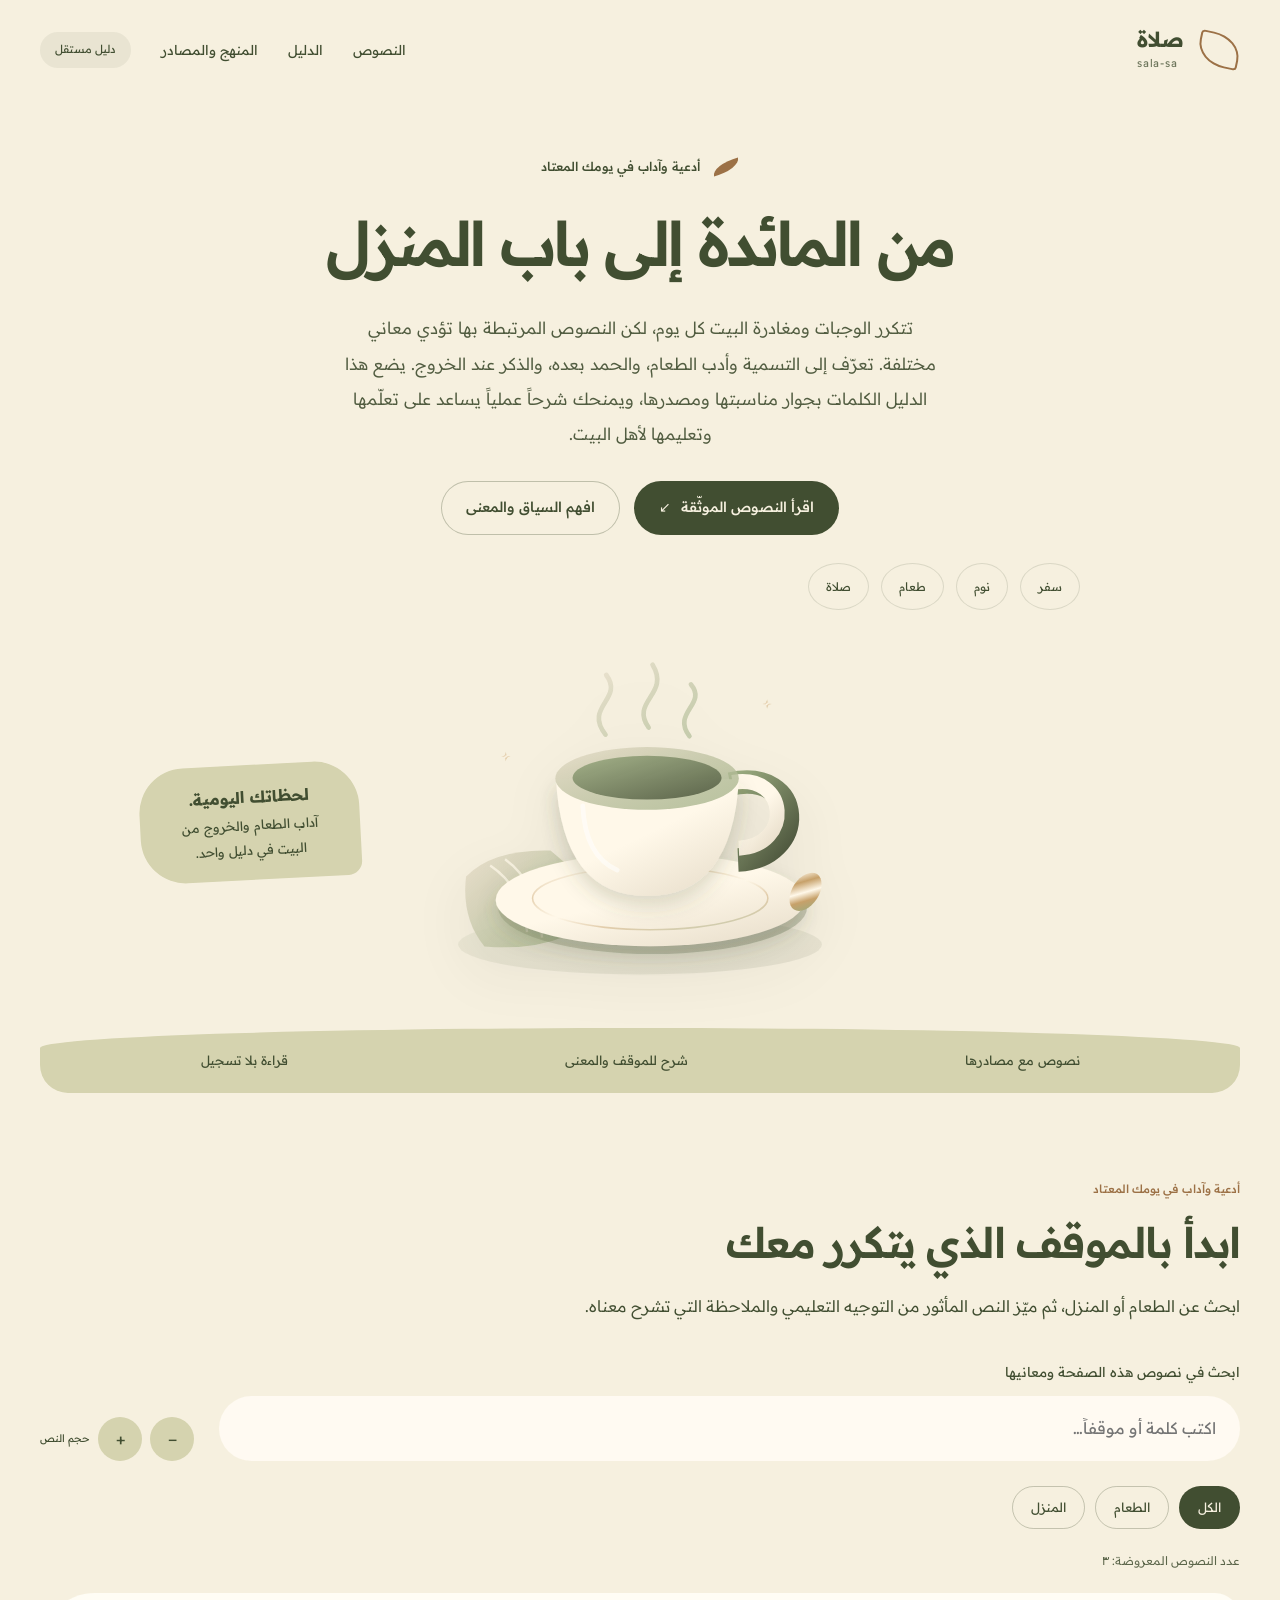
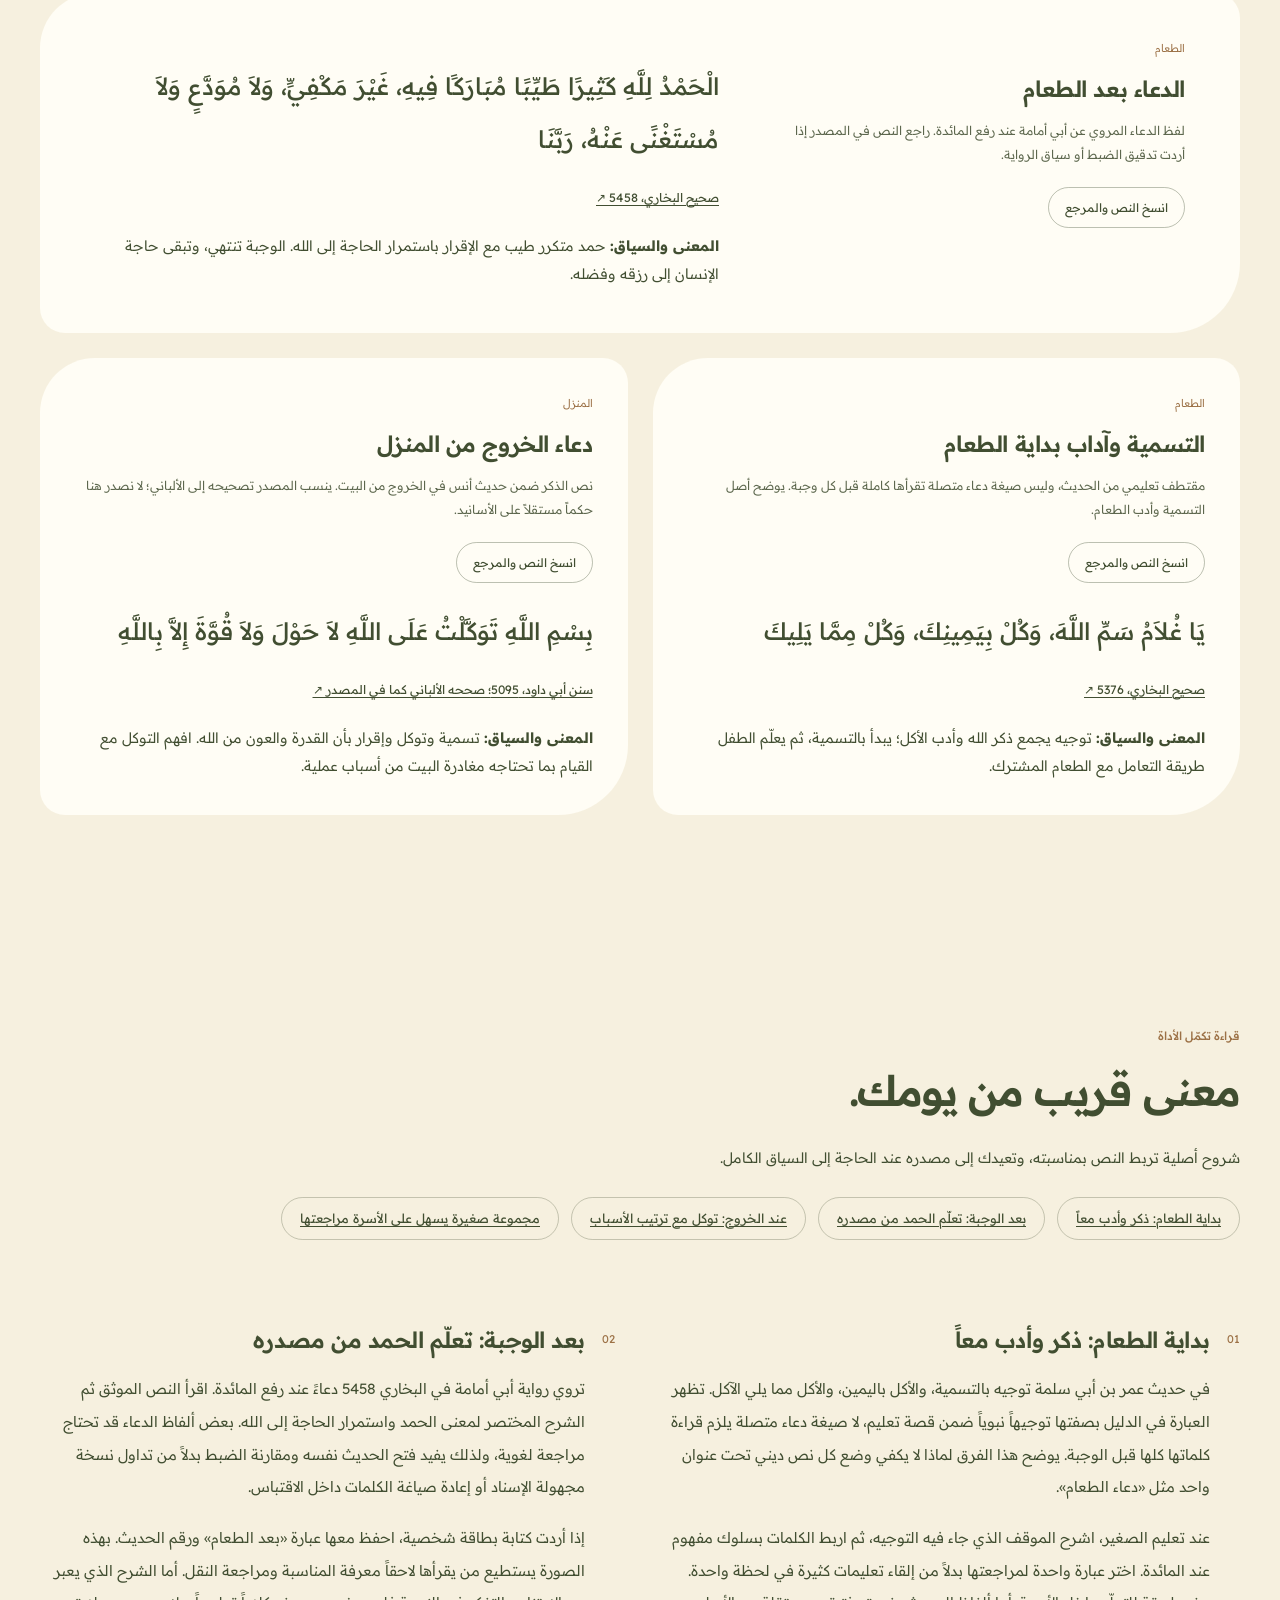
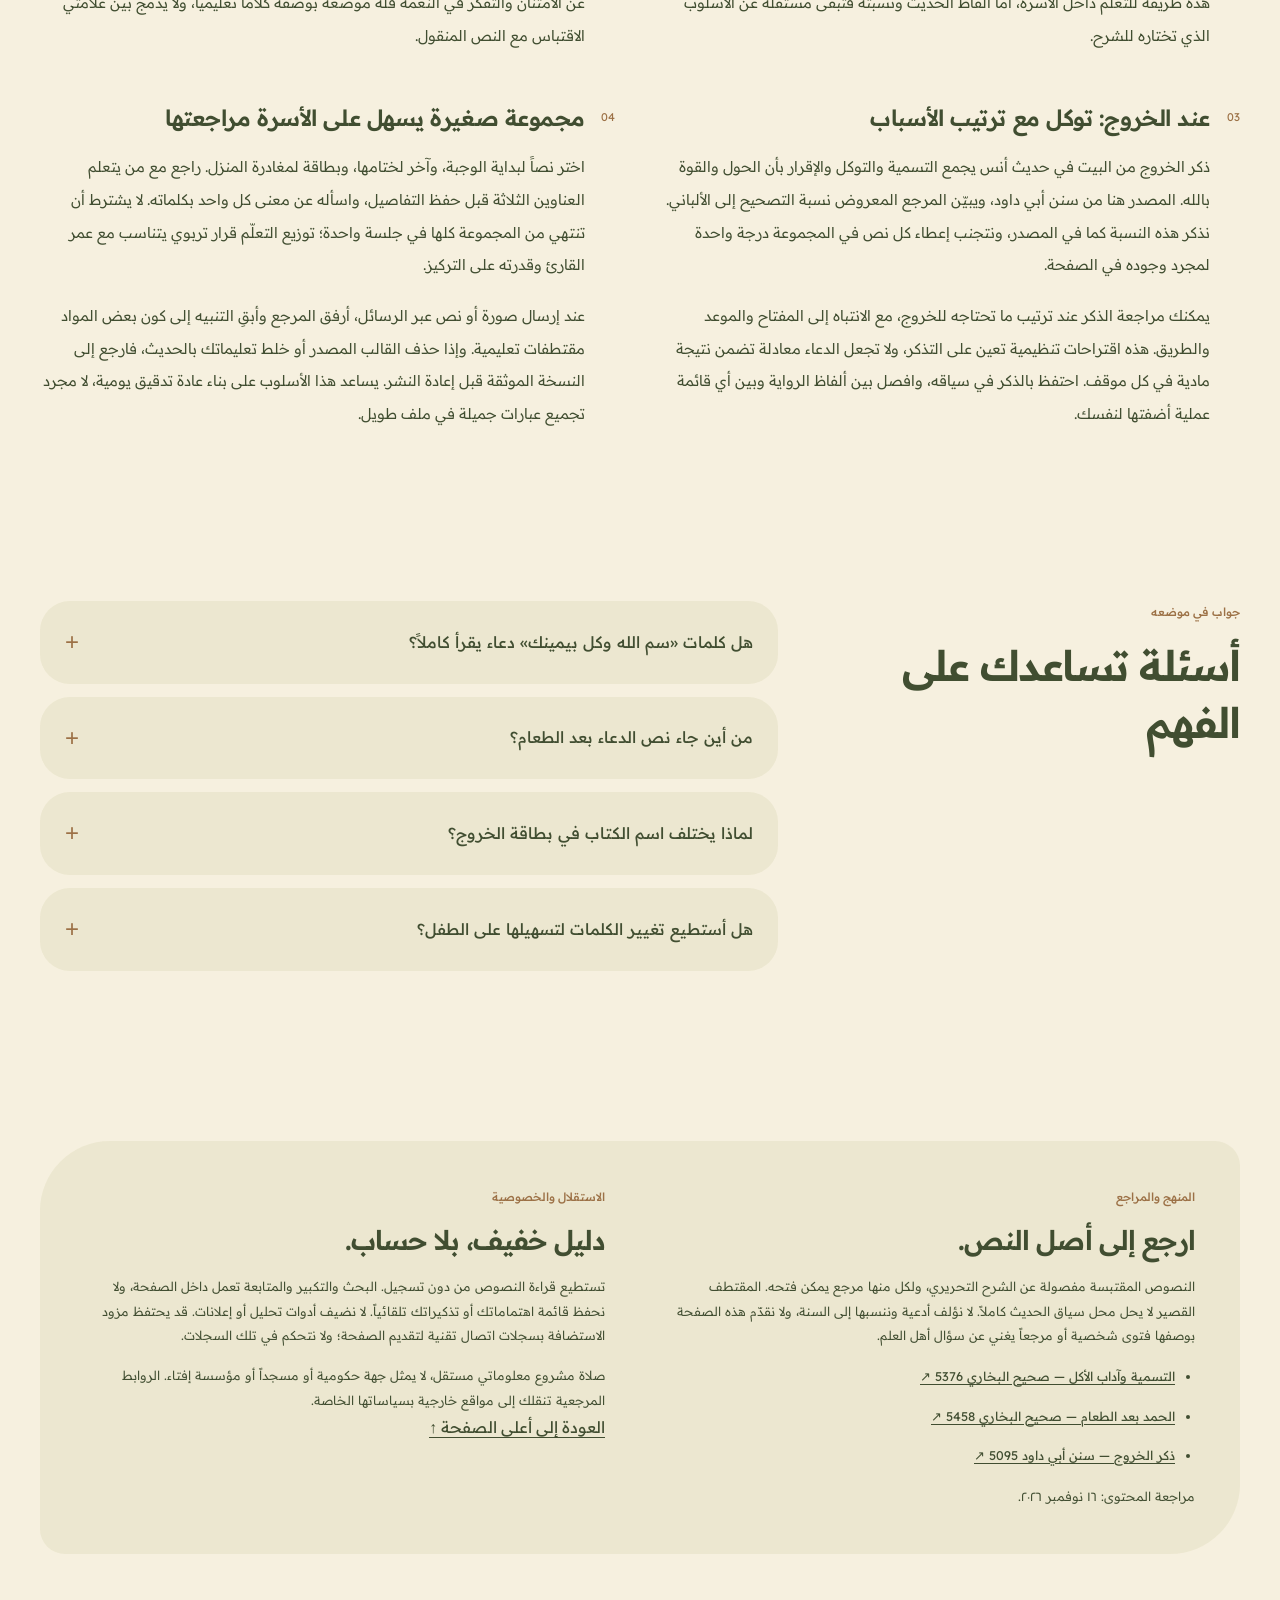
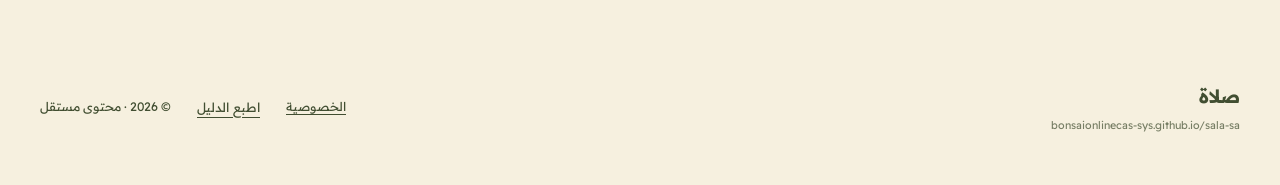
==== index.html @ d7dbe481 "Publish reviewed original Arabic prayer guides and useful tools" ====
<!doctype html><html lang="ar" dir="rtl"><head><meta charset="utf-8"><meta name="viewport" content="width=device-width,initial-scale=1"><title>دعاء الطعام والخروج من المنزل: نصوص وآداب | sala-sa</title><meta name="description" content="تتكرر الوجبات ومغادرة البيت كل يوم، لكن النصوص المرتبطة بها تؤدي معاني مختلفة. تعرّف إلى التسمية وأدب الطعام، والحمد بعده، والذكر عند الخروج. يضع هذا الدليل الكلمات بجوار مناسبتها ومصدر"><meta name="robots" content="index,follow,max-image-preview:large"><link rel="canonical" href="https://bonsaionlinecas-sys.github.io/sala-sa/"><meta name="theme-color" content="#f6f0df"><meta property="og:type" content="website"><meta property="og:title" content="دعاء الطعام والخروج من المنزل: نصوص وآداب | sala-sa"><meta property="og:description" content="تتكرر الوجبات ومغادرة البيت كل يوم، لكن النصوص المرتبطة بها تؤدي معاني مختلفة. تعرّف إلى التسمية وأدب الطعام، والحمد بعده، والذكر عند الخروج. يضع هذا الدليل الكلمات بجوار مناسبتها ومصدر"><meta property="og:url" content="https://bonsaionlinecas-sys.github.io/sala-sa/"><meta property="og:locale" content="ar_SA"><meta name="twitter:card" content="summary"><link rel="icon" href="./assets/icon.svg" type="image/svg+xml"><link rel="preload" href="./assets/readex-pro.ttf" as="font" type="font/ttf" crossorigin><link rel="stylesheet" href="./assets/style.css"><script type="application/ld+json">{"@context":"https://schema.org","@graph":[{"@type":"WebSite","@id":"https://bonsaionlinecas-sys.github.io/sala-sa/#website","url":"https://bonsaionlinecas-sys.github.io/sala-sa/","name":"صلاة","inLanguage":"ar"},{"@type":"WebPage","@id":"https://bonsaionlinecas-sys.github.io/sala-sa/#webpage","url":"https://bonsaionlinecas-sys.github.io/sala-sa/","name":"دعاء الطعام والخروج من المنزل: نصوص وآداب | sala-sa","description":"تتكرر الوجبات ومغادرة البيت كل يوم، لكن النصوص المرتبطة بها تؤدي معاني مختلفة. تعرّف إلى التسمية وأدب الطعام، والحمد بعده، والذكر عند الخروج. يضع هذا الدليل الكلمات بجوار مناسبتها ومصدر","inLanguage":"ar","dateModified":"2026-11-16","isPartOf":{"@id":"https://bonsaionlinecas-sys.github.io/sala-sa/#website"},"hasPart":[{"@type":"CreativeWork","name":"بداية الطعام: ذكر وأدب معاً","url":"https://bonsaionlinecas-sys.github.io/sala-sa/#guide-0","inLanguage":"ar"},{"@type":"CreativeWork","name":"بعد الوجبة: تعلّم الحمد من مصدره","url":"https://bonsaionlinecas-sys.github.io/sala-sa/#guide-1","inLanguage":"ar"},{"@type":"CreativeWork","name":"عند الخروج: توكل مع ترتيب الأسباب","url":"https://bonsaionlinecas-sys.github.io/sala-sa/#guide-2","inLanguage":"ar"},{"@type":"CreativeWork","name":"مجموعة صغيرة يسهل على الأسرة مراجعتها","url":"https://bonsaionlinecas-sys.github.io/sala-sa/#guide-3","inLanguage":"ar"}]}]}</script><script type="module" src="./assets/app.mjs"></script></head><body class="sala design-2" data-focus="home-and-food"><a href="#main" class="skip">انتقل إلى المحتوى</a><header class="site-header wrap"><a class="brand" href="#main" aria-label="صلاة، الرئيسية"><span class="brand-mark" aria-hidden="true"></span><span><strong>صلاة</strong><small>sala-sa</small></span></a><nav class="site-nav" aria-label="التنقل الرئيسي"><a href="#tool">النصوص</a><a href="#guide">الدليل</a><a class="nav-method" href="#sources">المنهج والمصادر</a><span class="nav-tip">دليل مستقل</span></nav></header><main id="main"><section class="hero wrap" aria-label="دليل النصوص والمواقف" data-composition="daily-rituals"><div class="hero-copy"><p class="eyebrow">أدعية وآداب في يومك المعتاد</p><h1>من المائدة إلى باب المنزل</h1><p class="hero-intro">تتكرر الوجبات ومغادرة البيت كل يوم، لكن النصوص المرتبطة بها تؤدي معاني مختلفة. تعرّف إلى التسمية وأدب الطعام، والحمد بعده، والذكر عند الخروج. يضع هذا الدليل الكلمات بجوار مناسبتها ومصدرها، ويمنحك شرحاً عملياً يساعد على تعلّمها وتعليمها لأهل البيت.</p><div class="hero-actions"><a class="btn" href="#tool">اقرأ النصوص الموثّقة <span aria-hidden="true">↙</span></a><a class="btn btn-quiet" href="#guide">افهم السياق والمعنى</a></div><div class="hero-index"><span>سفر</span><span>نوم</span><span>طعام</span><span>صلاة</span></div></div><div class="hero-art"><img src="./assets/hero.svg" alt="" width="640" height="560" fetchpriority="high"><p class="art-label">النص · المعنى · المصدر</p><aside class="hero-detail"><strong>لحظاتك اليومية.</strong>آداب الطعام والخروج من البيت في دليل واحد.</aside></div></section><div class="top-ribbon wrap" aria-label="عن الدليل"><span>نصوص مع مصادرها</span><span>شرح للموقف والمعنى</span><span>قراءة بلا تسجيل</span></div><section id="tool" class="section wrap"><div class="section-head"><span class="section-kicker">أدعية وآداب في يومك المعتاد</span><h2>ابدأ بالموقف الذي يتكرر معك</h2><p>ابحث عن الطعام أو المنزل، ثم ميّز النص المأثور من التوجيه التعليمي والملاحظة التي تشرح معناه.</p></div><div class="library-tools"><div class="search-field"><label for="library-search">ابحث في نصوص هذه الصفحة ومعانيها</label><input type="search" disabled id="library-search" placeholder="اكتب كلمة أو موقفاً…" autocomplete="off"></div><div class="reading-actions" aria-label="حجم النص المقتبس"><button disabled type="button" data-font-size="-0.1" aria-label="تصغير النص">−</button><button disabled type="button" data-font-size="0.1" aria-label="تكبير النص">+</button><span id="reading-status" role="status">حجم النص</span></div></div><div class="filters" role="group" aria-label="تصفية المواقف"><button disabled type="button" class="chip" data-situation-filter="all" aria-pressed="true">الكل</button><button disabled type="button" class="chip" data-situation-filter="food" aria-pressed="false">الطعام</button><button disabled type="button" class="chip" data-situation-filter="home" aria-pressed="false">المنزل</button></div><p class="search-status" id="search-status" role="status">عدد النصوص المعروضة: 3</p><div class="library-list"><article class="library-entry featured" id="entry-meal-thanks" data-entry="meal-thanks" data-situation="food"><div><p class="entry-kicker">الطعام</p><h3>الدعاء بعد الطعام</h3><p class="entry-usage">لفظ الدعاء المروي عن أبي أمامة عند رفع المائدة. راجع النص في المصدر إذا أردت تدقيق الضبط أو سياق الرواية.</p><button disabled type="button" class="entry-copy" data-copy="citation-meal-thanks">انسخ النص والمرجع</button></div><div><div id="citation-meal-thanks"><p class="citation-text">الْحَمْدُ لِلَّهِ كَثِيرًا طَيِّبًا مُبَارَكًا فِيهِ، غَيْرَ مَكْفِيٍّ، وَلاَ مُوَدَّعٍ وَلاَ مُسْتَغْنًى عَنْهُ، رَبَّنَا</p><a class="source-label" href="https://sunnah.com/bukhari:5458" target="_blank" rel="noopener noreferrer">صحيح البخاري، 5458 ↗</a></div><p class="entry-meaning"><strong>المعنى والسياق:</strong> حمد متكرر طيب مع الإقرار باستمرار الحاجة إلى الله. الوجبة تنتهي، وتبقى حاجة الإنسان إلى رزقه وفضله.</p></div></article><article class="library-entry " id="entry-food-manners" data-entry="food-manners" data-situation="food"><div><p class="entry-kicker">الطعام</p><h3>التسمية وآداب بداية الطعام</h3><p class="entry-usage">مقتطف تعليمي من الحديث، وليس صيغة دعاء متصلة تقرأها كاملة قبل كل وجبة. يوضح أصل التسمية وأدب الطعام.</p><button disabled type="button" class="entry-copy" data-copy="citation-food-manners">انسخ النص والمرجع</button></div><div><div id="citation-food-manners"><p class="citation-text">يَا غُلاَمُ سَمِّ اللَّهَ، وَكُلْ بِيَمِينِكَ، وَكُلْ مِمَّا يَلِيكَ</p><a class="source-label" href="https://sunnah.com/bukhari:5376" target="_blank" rel="noopener noreferrer">صحيح البخاري، 5376 ↗</a></div><p class="entry-meaning"><strong>المعنى والسياق:</strong> توجيه يجمع ذكر الله وأدب الأكل؛ يبدأ بالتسمية، ثم يعلّم الطفل طريقة التعامل مع الطعام المشترك.</p></div></article><article class="library-entry " id="entry-home-exit" data-entry="home-exit" data-situation="home"><div><p class="entry-kicker">المنزل</p><h3>دعاء الخروج من المنزل</h3><p class="entry-usage">نص الذكر ضمن حديث أنس في الخروج من البيت. ينسب المصدر تصحيحه إلى الألباني؛ لا نصدر هنا حكماً مستقلاً على الأسانيد.</p><button disabled type="button" class="entry-copy" data-copy="citation-home-exit">انسخ النص والمرجع</button></div><div><div id="citation-home-exit"><p class="citation-text">بِسْمِ اللَّهِ تَوَكَّلْتُ عَلَى اللَّهِ لاَ حَوْلَ وَلاَ قُوَّةَ إِلاَّ بِاللَّهِ</p><a class="source-label" href="https://sunnah.com/abudawud:5095" target="_blank" rel="noopener noreferrer">سنن أبي داود، 5095؛ صححه الألباني كما في المصدر ↗</a></div><p class="entry-meaning"><strong>المعنى والسياق:</strong> تسمية وتوكل وإقرار بأن القدرة والعون من الله. افهم التوكل مع القيام بما تحتاجه مغادرة البيت من أسباب عملية.</p></div></article></div><p class="copy-status" id="copy-status" role="status"></p><noscript><p>النصوص والمصادر ظاهرة دون JavaScript. فعّله للبحث والتصفية ومساعد القراءة.</p></noscript></section><section id="guide" class="section wrap"><div class="guide-layout"><div class="guide-title"><span class="section-kicker">قراءة تكمّل الأداة</span><h2>معنى قريب من يومك.</h2><p>شروح أصلية تربط النص بمناسبته، وتعيدك إلى مصدره عند الحاجة إلى السياق الكامل.</p><div class="reading-strip"><a class="chip" href="#guide-0">بداية الطعام: ذكر وأدب معاً</a><a class="chip" href="#guide-1">بعد الوجبة: تعلّم الحمد من مصدره</a><a class="chip" href="#guide-2">عند الخروج: توكل مع ترتيب الأسباب</a><a class="chip" href="#guide-3">مجموعة صغيرة يسهل على الأسرة مراجعتها</a></div></div><div class="guide-list"><article class="guide-article" id="guide-0"><span class="article-number" aria-hidden="true">01</span><h3>بداية الطعام: ذكر وأدب معاً</h3><p>في حديث عمر بن أبي سلمة توجيه بالتسمية، والأكل باليمين، والأكل مما يلي الآكل. تظهر العبارة في الدليل بصفتها توجيهاً نبوياً ضمن قصة تعليم، لا صيغة دعاء متصلة يلزم قراءة كلماتها كلها قبل الوجبة. يوضح هذا الفرق لماذا لا يكفي وضع كل نص ديني تحت عنوان واحد مثل «دعاء الطعام».</p><p>عند تعليم الصغير، اشرح الموقف الذي جاء فيه التوجيه، ثم اربط الكلمات بسلوك مفهوم عند المائدة. اختر عبارة واحدة لمراجعتها بدلاً من إلقاء تعليمات كثيرة في لحظة واحدة. هذه طريقة للتعلّم داخل الأسرة، أما ألفاظ الحديث ونسبته فتبقى مستقلة عن الأسلوب الذي تختاره للشرح.</p></article><article class="guide-article" id="guide-1"><span class="article-number" aria-hidden="true">02</span><h3>بعد الوجبة: تعلّم الحمد من مصدره</h3><p>تروي رواية أبي أمامة في البخاري 5458 دعاءً عند رفع المائدة. اقرأ النص الموثق ثم الشرح المختصر لمعنى الحمد واستمرار الحاجة إلى الله. بعض ألفاظ الدعاء قد تحتاج مراجعة لغوية، ولذلك يفيد فتح الحديث نفسه ومقارنة الضبط بدلاً من تداول نسخة مجهولة الإسناد أو إعادة صياغة الكلمات داخل الاقتباس.</p><p>إذا أردت كتابة بطاقة شخصية، احفظ معها عبارة «بعد الطعام» ورقم الحديث. بهذه الصورة يستطيع من يقرأها لاحقاً معرفة المناسبة ومراجعة النقل. أما الشرح الذي يعبر عن الامتنان والتفكر في النعمة فله موضعه بوصفه كلاماً تعليمياً، ولا يدمج بين علامتي الاقتباس مع النص المنقول.</p></article><article class="guide-article" id="guide-2"><span class="article-number" aria-hidden="true">03</span><h3>عند الخروج: توكل مع ترتيب الأسباب</h3><p>ذكر الخروج من البيت في حديث أنس يجمع التسمية والتوكل والإقرار بأن الحول والقوة بالله. المصدر هنا من سنن أبي داود، ويبيّن المرجع المعروض نسبة التصحيح إلى الألباني. نذكر هذه النسبة كما في المصدر، ونتجنب إعطاء كل نص في المجموعة درجة واحدة لمجرد وجوده في الصفحة.</p><p>يمكنك مراجعة الذكر عند ترتيب ما تحتاجه للخروج، مع الانتباه إلى المفتاح والموعد والطريق. هذه اقتراحات تنظيمية تعين على التذكر، ولا تجعل الدعاء معادلة تضمن نتيجة مادية في كل موقف. احتفظ بالذكر في سياقه، وافصل بين ألفاظ الرواية وبين أي قائمة عملية أضفتها لنفسك.</p></article><article class="guide-article" id="guide-3"><span class="article-number" aria-hidden="true">04</span><h3>مجموعة صغيرة يسهل على الأسرة مراجعتها</h3><p>اختر نصاً لبداية الوجبة، وآخر لختامها، وبطاقة لمغادرة المنزل. راجع مع من يتعلم العناوين الثلاثة قبل حفظ التفاصيل، واسأله عن معنى كل واحد بكلماته. لا يشترط أن تنتهي من المجموعة كلها في جلسة واحدة؛ توزيع التعلّم قرار تربوي يتناسب مع عمر القارئ وقدرته على التركيز.</p><p>عند إرسال صورة أو نص عبر الرسائل، أرفق المرجع وأبقِ التنبيه إلى كون بعض المواد مقتطفات تعليمية. وإذا حذف القالب المصدر أو خلط تعليماتك بالحديث، فارجع إلى النسخة الموثقة قبل إعادة النشر. يساعد هذا الأسلوب على بناء عادة تدقيق يومية، لا مجرد تجميع عبارات جميلة في ملف طويل.</p></article></div></div></section><section id="faq" class="section wrap"><div class="faq-layout"><div><span class="section-kicker">جواب في موضعه</span><h2>أسئلة تساعدك على الفهم</h2></div><div class="faq-list"><details><summary>هل كلمات «سم الله وكل بيمينك» دعاء يقرأ كاملاً؟</summary><p>هي توجيه تعليمي في حديث البخاري 5376. تبين أصل التسمية وآداب الأكل، ونميّزها في البطاقة عن نصوص الدعاء المنقولة.</p></details><details><summary>من أين جاء نص الدعاء بعد الطعام؟</summary><p>من رواية أبي أمامة في صحيح البخاري 5458، مع رابط مباشر إلى الحديث. انظر إلى رقم المصدر إذا أردت مقارنة نسخة أخرى.</p></details><details><summary>لماذا يختلف اسم الكتاب في بطاقة الخروج؟</summary><p>لأن مصدرها سنن أبي داود 5095، لا الصحيحان. تعرض البطاقة اسم الكتاب ونسبة حكم التصحيح كما يورده المرجع، دون تعميم حكم واحد على جميع المواد.</p></details><details><summary>هل أستطيع تغيير الكلمات لتسهيلها على الطفل؟</summary><p>اشرح المعنى بكلمات مناسبة له، واحتفظ بلفظ النص المنقول كما في مصدره. وضّح أن الشرح من كلامك حتى لا يحفظه على أنه جزء من الحديث.</p></details></div></div></section><section id="sources" class="section wrap"><div class="sources-layout"><div><span class="section-kicker">المنهج والمراجع</span><h2>ارجع إلى أصل النص.</h2><p>النصوص المقتبسة مفصولة عن الشرح التحريري، ولكل منها مرجع يمكن فتحه. المقتطف القصير لا يحل محل سياق الحديث كاملاً. لا نؤلف أدعية وننسبها إلى السنة، ولا نقدّم هذه الصفحة بوصفها فتوى شخصية أو مرجعاً يغني عن سؤال أهل العلم.</p><ul><li><a href="https://sunnah.com/bukhari:5376" target="_blank" rel="noopener noreferrer">التسمية وآداب الأكل — صحيح البخاري 5376 ↗</a></li><li><a href="https://sunnah.com/bukhari:5458" target="_blank" rel="noopener noreferrer">الحمد بعد الطعام — صحيح البخاري 5458 ↗</a></li><li><a href="https://sunnah.com/abudawud:5095" target="_blank" rel="noopener noreferrer">ذكر الخروج — سنن أبي داود 5095 ↗</a></li></ul><p>مراجعة المحتوى: ١٦ نوفمبر ٢٠٢٦.</p></div><div id="privacy"><span class="section-kicker">الاستقلال والخصوصية</span><h2>دليل خفيف، بلا حساب.</h2><p>تستطيع قراءة النصوص من دون تسجيل. البحث والتكبير والمتابعة تعمل داخل الصفحة، ولا نحفظ قائمة اهتماماتك أو تذكيراتك تلقائياً. لا نضيف أدوات تحليل أو إعلانات. قد يحتفظ مزود الاستضافة بسجلات اتصال تقنية لتقديم الصفحة؛ ولا نتحكم في تلك السجلات.</p><p>صلاة مشروع معلوماتي مستقل، لا يمثل جهة حكومية أو مسجداً أو مؤسسة إفتاء. الروابط المرجعية تنقلك إلى مواقع خارجية بسياساتها الخاصة.</p><a href="#main">العودة إلى أعلى الصفحة ↑</a></div></div></section></main><footer class="site-footer wrap"><div><strong>صلاة</strong><small>bonsaionlinecas-sys.github.io/sala-sa</small></div><div class="footer-actions"><a href="#privacy">الخصوصية</a><button disabled type="button" class="text-button" id="print-page">اطبع الدليل</button><span>© 2026 · محتوى مستقل</span></div></footer></body></html>
---- assets/style.css ----
@font-face{font-family:Readex;src:url('./readex-pro.ttf') format('truetype');font-display:swap;font-weight:100 900}
:root{--bg:#f6f0df;--ink:#414e31;--soft:#d5d3af;--accent:#9c7146;--panel:#fffaf2;--panel-ink:#414e31;--quote-size:1.5rem;color-scheme:light}
*{box-sizing:border-box}html{scroll-behavior:smooth;scroll-padding-top:35px}body{margin:0;background:var(--bg);color:var(--ink);font-family:Readex,Tahoma,sans-serif;line-height:1.95;overflow-x:clip}button,input,select{font:inherit}button,a,input,select,summary{-webkit-tap-highlight-color:transparent}a{color:inherit;text-underline-offset:.25em}a:hover{text-decoration-thickness:2px}button{cursor:pointer}button:disabled{cursor:not-allowed;opacity:.65}button:focus-visible,a:focus-visible,summary:focus-visible,input:focus-visible,select:focus-visible{outline:3px solid var(--accent);outline-offset:5px}img,svg{max-width:100%}img{display:block}h1,h2,h3,p{margin:0}h1,h2,h3{line-height:1.35;font-weight:600}h1{font-size:clamp(2.8rem,4.8vw,4.7rem);letter-spacing:-.055em;max-width:820px}h2{font-size:clamp(1.9rem,3.3vw,3.1rem);letter-spacing:-.035em}h3{font-size:1.3rem;letter-spacing:-.02em}p{font-weight:350}button,input,select{max-width:100%}[hidden]{display:none!important}.wrap{width:min(1240px,calc(100% - 80px));margin-inline:auto}.skip{position:absolute;inset-block-start:-100px;inset-inline-start:20px;padding:10px 20px;background:var(--panel);color:var(--panel-ink);z-index:10}.skip:focus{inset-block-start:10px}.site-header{min-height:100px;display:flex;align-items:center;justify-content:space-between;gap:24px;position:relative;z-index:2}.brand{text-decoration:none;display:flex;align-items:center;gap:14px}.brand-mark{width:35px;height:45px;position:relative;border:2px solid var(--accent);border-radius:60% 60% 28% 28%;transform:rotate(-6deg)}.sala .brand-mark{width:42px;height:34px;border-radius:10% 70% 10% 70%;transform:rotate(12deg)}.brand strong{display:block;font-size:1.3rem;line-height:1.35}.brand small{font-size:.68rem;display:block;direction:ltr;letter-spacing:.07em;opacity:.75}.site-nav{display:flex;gap:30px;align-items:center;font-size:.85rem}.site-nav a{text-decoration:none}.nav-tip{font-size:.7rem;padding:7px 15px;border-radius:30px;background:color-mix(in srgb,var(--ink),transparent 93%)}.eyebrow{display:flex;align-items:center;gap:12px;font-size:.78rem;font-weight:500;margin-bottom:23px}.eyebrow:before{content:'';width:28px;height:12px;background:var(--accent);border-radius:100% 0 100% 0;transform:rotate(-15deg)}.hero{position:relative;display:grid;grid-template-columns:1.05fr 1fr;align-items:center;gap:30px;min-height:650px;padding-block:36px 68px}.hero-copy{position:relative;z-index:1}.hero-intro{font-size:1.05rem;max-width:600px;margin-top:25px;line-height:2.1;opacity:.9}.hero-actions{display:flex;gap:14px;align-items:center;flex-wrap:wrap;margin-top:30px}.btn{display:inline-flex;justify-content:center;align-items:center;gap:10px;text-decoration:none;border:0;border-radius:50px;padding:13px 25px;min-height:48px;font-weight:500;font-size:.88rem;background:var(--ink);color:var(--bg)}.btn-quiet{background:transparent;box-shadow:inset 0 0 0 1px color-mix(in srgb,var(--ink),transparent 70%);color:var(--ink)}.hero-art{position:relative;min-width:0}.hero-art img{width:100%;height:500px;object-fit:contain;filter:drop-shadow(0 22px 26px rgba(35,30,23,.07))}.art-label{font-size:.7rem;display:flex;align-items:center;justify-content:center;gap:15px;opacity:.8}.art-label:before,.art-label:after{content:'';width:20px;height:5px;background:var(--soft);border-radius:100%}.hero-detail{max-width:340px;position:absolute;bottom:12px;inset-inline-end:0;font-size:.8rem;padding:17px 27px;background:var(--soft);color:var(--panel-ink);border-radius:45px 45px 14px 45px;transform:rotate(-3deg)}.hero-detail strong{display:block;font-size:1rem}.top-ribbon{padding:20px 32px;border-radius:50% 50% 28px 28px/20px 20px 28px 28px;background:var(--soft);color:var(--panel-ink);display:flex;justify-content:space-around;gap:20px;flex-wrap:wrap;font-size:.8rem}.section{padding-block:85px}.section-head{margin-bottom:37px;max-width:850px}.section-head p{max-width:740px;margin-top:20px}.section-kicker{font-size:.72rem;font-weight:500;color:var(--accent);display:block;margin-bottom:14px}.tool-panel{background:var(--panel);color:var(--panel-ink);border-radius:70px 28px 80px 28px;padding:45px;position:relative;box-shadow:0 18px 70px rgba(60,40,25,.04)}.tool-panel h2{font-size:clamp(1.9rem,3vw,2.7rem)}.tool-panel .section-head{margin-bottom:28px}.tool-panel .btn{background:var(--panel-ink);color:var(--panel)}.tool-panel .btn-quiet{background:transparent;color:var(--panel-ink)}.fields{display:grid;grid-template-columns:1.1fr 1fr 1fr 1fr;gap:15px}.field label{display:block;font-size:.75rem;margin:0 7px 7px;font-weight:450}.field input,.field select{width:100%;padding:12px 15px;border:1px solid color-mix(in srgb,var(--panel-ink),transparent 80%);border-radius:25px;background:#fffdf7;color:#313c35;min-height:49px;font-size:.82rem}.form-actions{display:flex;align-items:center;gap:15px;flex-wrap:wrap;margin-top:22px}.form-error{color:#a12828;min-height:1.5em;font-size:.84rem}.form-status,.small-note{font-size:.76rem;margin-top:15px;opacity:.85}.schedule-heading{margin-top:35px;display:flex;align-items:center;justify-content:space-between;gap:15px;flex-wrap:wrap}.schedule-heading h3{font-size:1.05rem}.coordinate-note{font-size:.7rem}.times-row{display:grid;grid-template-columns:repeat(6,1fr);gap:10px;margin-top:20px}.time-pill{background:color-mix(in srgb,var(--soft),#fff 45%);border-radius:50% 50% 35% 35%/40% 40% 30% 30%;padding:24px 8px;text-align:center}.time-pill strong{font-size:clamp(1.4rem,2.4vw,2.1rem);display:block;direction:ltr;line-height:1.5;letter-spacing:-.05em}.time-pill span{font-size:.83rem}.time-pill small{font-size:.6rem;display:block;opacity:.8}.time-pill.sunrise{background:transparent;box-shadow:inset 0 0 0 1px color-mix(in srgb,var(--panel-ink),transparent 88%)}.result-extras{display:flex;align-items:center;justify-content:space-between;gap:30px;margin-top:30px;padding:22px 28px;background:color-mix(in srgb,var(--soft),transparent 60%);border-radius:35px}.next-widget strong{font-size:1.4rem;display:block}.next-widget span{font-size:.78rem}.countdown{font-size:2rem;font-variant-numeric:tabular-nums;direction:ltr;display:block;letter-spacing:.05em}.tool-footnote{font-size:.72rem;max-width:800px;line-height:1.9;margin-top:18px}.city-pills,.filters{display:flex;gap:10px;flex-wrap:wrap}.city-pills{margin-top:22px}.chip{border:1px solid color-mix(in srgb,var(--ink),transparent 72%);color:inherit;background:transparent;padding:8px 18px;border-radius:30px;font-size:.8rem}.tool-panel .chip{border-color:color-mix(in srgb,var(--panel-ink),transparent 75%)}.chip[aria-pressed=true]{color:var(--bg);background:var(--ink)}.compare-panel{margin-top:25px;display:grid;grid-template-columns:.85fr 1.6fr;gap:50px;align-items:center;padding:42px;border-radius:30px 70px 30px 70px;background:color-mix(in srgb,var(--soft),transparent 70%)}.comparison-rows{display:grid;gap:8px;margin-top:15px}.comparison-row{display:grid;grid-template-columns:.8fr 1fr 1fr 1fr;gap:8px;padding:10px 17px;border-radius:25px;background:color-mix(in srgb,var(--bg),transparent 25%);font-size:.8rem}.comparison-row bdi{font-weight:500}.comparison-row small{font-size:.7rem}.table-shell{overflow-x:auto;border-radius:24px;margin-top:25px}.month-table{width:100%;border-spacing:0 7px;white-space:nowrap;font-size:.75rem;text-align:center}.month-table th{padding:12px 10px}.month-table td{background:color-mix(in srgb,var(--soft),transparent 65%);padding:11px 10px}.month-table td:first-child{border-radius:0 20px 20px 0}.month-table td:last-child{border-radius:20px 0 0 20px}.calendar-details{margin-top:25px;padding:25px 30px;border-radius:35px;background:color-mix(in srgb,var(--soft),transparent 62%)}summary{cursor:pointer;list-style:none;display:flex;justify-content:space-between;align-items:center;gap:16px;font-weight:450}summary:after{content:'+';font-size:1.5rem;color:var(--accent);font-family:Arial,sans-serif}details[open]>summary:after{content:'−'}summary::-webkit-details-marker{display:none}.iqamah-panel{display:grid;grid-template-columns:1fr 1fr;gap:25px;margin-top:25px;padding:28px;background:color-mix(in srgb,var(--soft),transparent 55%);border-radius:40px}.iqamah-panel .fields{grid-template-columns:1fr 1fr}.iqamah-panel output{font-size:1.1rem;font-weight:500;display:block;margin-top:15px}.guide-layout{display:grid;grid-template-columns:.65fr 1.35fr;gap:85px}.guide-title{position:sticky;top:35px;align-self:start}.guide-title p{margin-top:25px;font-size:.9rem}.guide-list{display:grid;gap:35px}.guide-article{position:relative;padding:0 30px 0 0;scroll-margin-top:35px}.article-number{position:absolute;right:0;top:4px;font-size:.7rem;color:var(--accent)}.guide-article p{margin-top:18px;font-size:.93rem;line-height:2.2}.guide-article h3{font-size:1.4rem}.guide-nav{display:flex;gap:10px;flex-wrap:wrap;margin-bottom:25px}.guide-nav a{font-size:.73rem;text-decoration:none;padding:8px 15px;border-radius:24px;background:color-mix(in srgb,var(--ink),transparent 94%)}.faq-layout{display:grid;grid-template-columns:.7fr 1.3fr;gap:65px}.faq-list{display:grid;gap:13px}.faq-list details{border-radius:30px;background:color-mix(in srgb,var(--soft),transparent 68%);padding:18px 25px}.faq-list details p{margin-top:15px;font-size:.87rem}.sources-layout{display:grid;grid-template-columns:1fr 1fr;gap:70px;border-radius:70px 25px 70px 25px;background:color-mix(in srgb,var(--soft),transparent 68%);padding:45px}.sources-layout h2{font-size:1.7rem}.sources-layout p,.sources-layout li{font-size:.79rem;margin-top:15px}.sources-layout ul{padding-inline-start:20px}.site-footer{display:flex;justify-content:space-between;gap:25px;align-items:center;padding-block:40px 50px;font-size:.77rem}.site-footer strong{display:block;font-size:1.15rem}.site-footer small{display:block;direction:ltr;font-size:.67rem;opacity:.7}.footer-actions{display:flex;align-items:center;gap:20px}.text-button{border:0;background:transparent;color:inherit;font-size:.8rem;text-decoration:underline;text-underline-offset:.4em}.library-tools{display:flex;align-items:end;justify-content:space-between;gap:25px;flex-wrap:wrap;margin-bottom:25px}.search-field{flex:1;min-width:200px}.search-field label{font-size:.85rem;display:block;margin-bottom:10px}.search-field input{background:var(--panel);color:var(--panel-ink);padding:17px 24px;border:0;width:100%;border-radius:40px;font:inherit}.reading-actions{display:flex;gap:8px;align-items:center}.reading-actions button{width:44px;height:44px;border:0;border-radius:50%;background:var(--soft);color:var(--panel-ink)}.reading-actions span{font-size:.65rem;max-width:100px}.filters{margin-block:20px}.search-status{font-size:.75rem;min-height:2em;opacity:.85}.library-list{display:grid;grid-template-columns:repeat(2,minmax(0,1fr));gap:25px;margin-top:20px}.library-entry{padding:35px;border-radius:35px 65px 30px 45px;background:var(--panel);color:var(--panel-ink)}.library-entry.featured{grid-column:1/-1;padding:45px 55px;border-radius:60px 30px 80px 30px;display:grid;grid-template-columns:.6fr 1.4fr;gap:50px}.library-entry h3{font-size:1.4rem}.entry-kicker{font-size:.68rem;color:var(--accent);margin-bottom:15px}.citation-text{font-size:var(--quote-size);line-height:2.2;font-weight:450;margin-top:22px}.entry-meaning{margin-top:20px;font-size:.9rem}.entry-usage{margin-top:14px;font-size:.78rem;opacity:.85}.source-label{font-size:.76rem;display:inline-block;margin-top:20px;text-decoration-thickness:1px}.entry-copy{display:block;margin-top:20px;border:1px solid color-mix(in srgb,var(--panel-ink),transparent 65%);background:transparent;color:inherit;border-radius:30px;padding:8px 16px;font-size:.74rem}.copy-status{font-size:.78rem;min-height:2em;margin-top:15px}.checklist{display:grid;gap:14px;margin-top:25px;padding:28px;border-radius:40px;background:color-mix(in srgb,var(--soft),transparent 70%)}.checklist label{display:flex;gap:12px;align-items:flex-start;font-size:.83rem}.checklist input{margin-top:8px;accent-color:var(--accent);width:17px;height:17px;flex:0 0 17px}.reading-strip{display:flex;gap:12px;flex-wrap:wrap;margin-top:25px}.reading-strip button{background:transparent;border:1px solid color-mix(in srgb,var(--ink),transparent 70%);color:inherit;border-radius:35px;padding:10px 18px;font-size:.75rem}.counter-panel{display:grid;grid-template-columns:1fr 1fr;gap:55px;align-items:center;background:var(--soft);color:var(--panel-ink);border-radius:60px 30px 60px 30px;padding:40px;margin-block:25px}.counter-disc{width:205px;height:205px;border-radius:50%;display:flex;flex-direction:column;justify-content:center;align-items:center;background:var(--panel);margin-inline:auto;box-shadow:0 16px 30px #0001}.counter-disc output{font-size:2.8rem;direction:ltr;letter-spacing:-.07em}.counter-disc button{margin-top:15px}.counter-panel select{background:var(--panel);color:var(--panel-ink);border:0;padding:10px 20px;border-radius:25px}.counter-panel label{display:block;font-size:.8rem;margin-block:12px}.counter-panel p{font-size:.85rem}.counter-total{font-size:1.1rem!important;font-weight:500}.grand-word{font-size:clamp(3rem,10vw,9rem);line-height:1;color:var(--soft);font-weight:600;letter-spacing:-.065em}.hero-arch{padding:35px;border-radius:48% 48% 25px 25px;background:color-mix(in srgb,var(--soft),transparent 55%)}.editor-note{padding:23px 30px;border-radius:38px 10px 38px 38px;background:var(--soft);color:var(--panel-ink);font-size:.8rem}.hero-index{display:flex;gap:12px;flex-wrap:wrap;margin-top:28px}.hero-index span{border-radius:50%;padding:12px 18px;box-shadow:inset 0 0 0 1px color-mix(in srgb,var(--ink),transparent 85%);font-size:.74rem}.design-0.awqat .hero:before{content:'';position:absolute;left:-15vw;top:40px;width:70vw;height:600px;background:radial-gradient(ellipse,var(--soft),transparent 70%);border-radius:50%;z-index:-1}.design-0 .hero-art{transform:translateY(22px)}.design-1.awqat .hero{grid-template-columns:.85fr 1.35fr}.design-1.awqat .hero-copy{order:2}.design-1.awqat .hero-art{order:1}.design-1.awqat h1{font-size:clamp(2.8rem,4.5vw,4.2rem)}.design-1.awqat .tool-panel{border-radius:35px 120px 35px 60px}.design-1.awqat .compare-panel{grid-template-columns:1fr;max-width:950px;margin-inline:auto;padding:45px 65px;border-radius:80px 40px 90px 40px}.design-1.awqat .guide-layout{grid-template-columns:1fr}.design-1.awqat .guide-list{grid-template-columns:1fr 1fr;gap:45px}.design-1.awqat .guide-title{position:static;max-width:750px}.design-2.awqat .hero{display:block;text-align:center;padding-top:55px;min-height:800px}.design-2.awqat .hero-copy{max-width:900px;margin:auto}.design-2.awqat .eyebrow,.design-2.awqat .hero-actions{justify-content:center}.design-2.awqat h1,.design-2.awqat .hero-intro{margin-inline:auto}.design-2.awqat .hero-art{width:60%;margin:-10px auto -40px;max-width:600px}.design-2.awqat .hero-art img{height:380px}.design-2.awqat .hero-detail{right:auto;left:-140px;bottom:90px;max-width:230px;transform:rotate(5deg)}.design-2.awqat .tool-panel{border-radius:100px 100px 35px 35px;padding-top:55px}.design-2.awqat .guide-list{gap:45px}.design-2.awqat .guide-article{background:color-mix(in srgb,var(--soft),transparent 65%);border-radius:40px 65px 40px 25px;padding:30px 45px}.design-2.awqat .article-number{right:20px;top:35px}.design-3.awqat .hero{grid-template-columns:1fr .9fr;min-height:590px}.design-3.awqat .hero-art{padding-top:20px;background:var(--soft);border-radius:48% 48% 15% 30%;transform:rotate(3deg)}.design-3.awqat .hero-art img{height:420px;transform:rotate(-3deg)}.design-3.awqat .tool-panel{border-radius:35px 35px 100px 35px}.design-3.awqat .calendar-details{background:var(--panel);color:var(--panel-ink);border-radius:65px 25px 65px 25px;padding:35px}.design-3.awqat .guide-layout{grid-template-columns:1fr}.design-3.awqat .guide-title{position:static;display:grid;grid-template-columns:.8fr 1.2fr;gap:30px}.design-3.awqat .guide-list{grid-template-columns:1fr 1fr}.design-4.awqat .hero{grid-template-columns:1fr 1fr;min-height:740px}.design-4.awqat .hero-art{border-radius:50%;background:radial-gradient(ellipse,#35625566,transparent 70%)}.design-4.awqat .hero-detail{bottom:60px;left:0;right:auto;transform:rotate(5deg)}.design-4.awqat .hero-next{margin-top:30px;padding:25px 30px;border-radius:50px;background:#ffffff0c}.design-4.awqat .hero-next strong{font-size:2rem}.design-4.awqat .hero-next .countdown{font-size:3rem;color:var(--soft)}.design-4.awqat .tool-panel{border-radius:80px 30px 80px 30px}.design-4.awqat .guide-article{padding:30px 40px;border-radius:40px;background:#ffffff08}.design-4.awqat .article-number{right:17px;top:36px}.design-5.awqat .hero{grid-template-columns:.9fr 1.1fr;gap:60px}.design-5.awqat .hero-art img{height:550px}.design-5.awqat .hero-copy{padding-top:50px}.design-5.awqat .hero-index span{border-radius:30px;background:var(--soft);border:0}.design-5.awqat .guide-layout{grid-template-columns:.8fr 1.2fr}.design-5.awqat .guide-article{padding:30px 40px;border-radius:70px 20px 45px 25px;background:color-mix(in srgb,var(--soft),transparent 70%)}.design-5.awqat .article-number{right:18px;top:35px}.design-6.awqat .hero{grid-template-columns:1fr 1fr;min-height:640px}.design-6.awqat .hero-art{margin-inline-start:-35px}.design-6.awqat .hero-art img{height:520px}.design-6.awqat .hero-detail{bottom:-5px;right:70px;transform:rotate(3deg)}.design-6.awqat .top-ribbon{border-radius:70% 30% 30px 30px/35px 35px 30px 30px;padding-block:30px}.design-6.awqat .guide-layout{grid-template-columns:1fr}.design-6.awqat .guide-title{position:static;max-width:750px}.design-6.awqat .guide-list{grid-template-columns:1fr 1fr;gap:45px}.design-7.awqat .hero-copy{order:2}.design-7.awqat .hero-art{order:1;background:color-mix(in srgb,var(--soft),transparent 55%);border-radius:45% 45% 30% 30%}.design-7.awqat .hero{gap:60px}.design-7.awqat .tool-panel{border-radius:100px 35px 45px 80px}.design-7.awqat .guide-article:nth-child(even){margin-inline-start:50px}.design-0.sala .hero-art img{height:530px}.design-0.sala .hero{gap:60px}.design-0.sala .library-entry.featured{border-radius:120px 35px 100px 35px}.design-1.sala .hero{grid-template-columns:1fr .85fr;gap:80px}.design-1.sala .hero-copy{order:2}.design-1.sala .hero-art{order:1;border-radius:50%;background:radial-gradient(ellipse,#536f9b44,transparent 70%)}.design-1.sala .library-list{grid-template-columns:1fr;max-width:900px;margin-inline:auto}.design-1.sala .library-entry.featured{display:block;border-radius:45% 45% 40px 40px/65px 65px 40px 40px;padding:60px}.design-1.sala .guide-layout{grid-template-columns:1fr .9fr;gap:80px}.design-1.sala .guide-article{padding-top:20px}.design-2.sala .hero{display:block;text-align:center;min-height:890px;padding-top:55px}.design-2.sala .hero-copy{max-width:880px;margin:auto}.design-2.sala .eyebrow,.design-2.sala .hero-actions{justify-content:center}.design-2.sala .hero-intro,.design-2.sala h1{margin-inline:auto}.design-2.sala .hero-art{max-width:680px;margin:-10px auto -80px}.design-2.sala .hero-art img{height:440px}.design-2.sala .hero-detail{right:auto;left:-160px;bottom:160px;max-width:220px}.design-2.sala .library-entry{border-radius:55px 25px 70px 25px;background:#fffdf5}.design-2.sala .library-entry.featured{grid-template-columns:.8fr 1.2fr}.design-2.sala .guide-layout{grid-template-columns:1fr}.design-2.sala .guide-title{position:static}.design-2.sala .guide-list{grid-template-columns:1fr 1fr;gap:50px}.design-3.sala .hero{grid-template-columns:1.15fr .85fr;gap:60px}.design-3.sala .hero-art img{height:520px}.design-3.sala .hero-copy{padding-top:30px}.design-3.sala .reading-strip button{border-radius:50%;max-width:160px;min-height:100px}.design-3.sala .guide-article{padding:30px 45px;border-radius:40px 80px 35px 35px;background:#ffffff09}.design-3.sala .guide-article:nth-child(even){margin-inline-start:45px}.design-3.sala .article-number{right:20px;top:36px}.design-4.sala .hero{grid-template-columns:.9fr 1.1fr}.design-4.sala .hero-art{order:1;transform:rotate(-5deg)}.design-4.sala .hero-copy{order:2}.design-4.sala .hero-detail{transform:rotate(10deg);bottom:25px}.design-4.sala .library-list{grid-template-columns:1fr}.design-4.sala .library-entry.featured{grid-template-columns:.55fr 1.45fr;border-radius:35px 120px 35px 80px}.design-4.sala .guide-list{gap:45px}.design-5.sala .hero{display:block;min-height:860px;text-align:center;padding-top:60px}.design-5.sala .hero-copy{max-width:950px;margin:auto}.design-5.sala .hero-intro,.design-5.sala h1{margin-inline:auto}.design-5.sala .eyebrow,.design-5.sala .hero-actions{justify-content:center}.design-5.sala .hero-art{max-width:670px;margin:-20px auto -70px}.design-5.sala .hero-art img{height:450px}.design-5.sala .hero-detail{right:auto;left:-150px;max-width:220px;bottom:150px}.design-5.sala .library-list{grid-template-columns:1fr;max-width:960px;margin-inline:auto}.design-5.sala .library-entry.featured{border-radius:90px 30px 30px 90px}.design-5.sala .guide-layout{grid-template-columns:1fr}.design-5.sala .guide-title{position:static;max-width:750px}.design-5.sala .guide-list{grid-template-columns:1fr 1fr;gap:45px}.design-6.sala .hero{gap:70px;grid-template-columns:1fr .9fr}.design-6.sala .hero-art{padding-top:25px}.design-6.sala .counter-panel{border-radius:90px 35px 90px 35px}.design-6.sala .library-entry.featured{grid-template-columns:.65fr 1.35fr;border-radius:70px 30px 70px 30px}.design-6.sala .guide-article{background:#ffffff08;padding:30px 40px;border-radius:45px}.design-6.sala .article-number{right:17px;top:35px}.design-7.sala .hero{grid-template-columns:1.15fr .85fr;gap:35px}.design-7.sala .hero-art{background:radial-gradient(ellipse,#d2bee363,transparent 70%);border-radius:50%}.design-7.sala .hero-art img{height:500px}.design-7.sala .library-entry{border-radius:30px 65px 30px 65px}.design-7.sala .library-entry.featured{grid-template-columns:.7fr 1.3fr;border-radius:80px 35px 80px 35px}.design-7.sala .guide-layout{grid-template-columns:1fr}.design-7.sala .guide-title{position:static;max-width:800px}.design-7.sala .guide-list{grid-template-columns:1fr 1fr;gap:50px}
@media(max-width:1000px){.wrap{width:calc(100% - 50px)}.hero{gap:15px;min-height:590px}h1{font-size:3rem}.hero-art img{height:400px}.hero-detail{max-width:260px}.site-nav{gap:20px}.fields{grid-template-columns:1fr 1fr}.guide-layout,.faq-layout{gap:40px}.guide-layout{grid-template-columns:.6fr 1.4fr}.library-entry.featured{gap:30px;padding:35px}.design-2.awqat .hero-detail,.design-2.sala .hero-detail,.design-5.sala .hero-detail{position:static;margin:auto;transform:none}.hero-art img{height:430px}.hero-intro{font-size:.95rem}.tool-panel{padding:35px}.sources-layout{gap:40px;padding:35px}.design-3.awqat .guide-title{display:block}.design-4.awqat .hero-next strong{font-size:1.3rem}}
@media(max-width:720px){.wrap{width:calc(100% - 36px)}.site-header{min-height:88px;gap:12px}.brand strong{font-size:1.1rem}.brand small{font-size:.6rem}.brand-mark{width:26px;height:35px}.site-nav{gap:15px;font-size:.7rem}.site-nav .nav-method,.nav-tip{display:none}.hero,.design-1.awqat .hero,.design-3.awqat .hero,.design-4.awqat .hero,.design-5.awqat .hero,.design-6.awqat .hero,.design-7.awqat .hero,.design-0.sala .hero,.design-1.sala .hero,.design-3.sala .hero,.design-4.sala .hero,.design-6.sala .hero,.design-7.sala .hero{display:flex;flex-direction:column;gap:20px;align-items:stretch;padding-block:32px 40px;min-height:0}.hero-copy,.design-1.awqat .hero-copy,.design-7.awqat .hero-copy,.design-1.sala .hero-copy,.design-4.sala .hero-copy{order:1!important;padding:0!important}.hero-art,.design-1.awqat .hero-art,.design-7.awqat .hero-art,.design-1.sala .hero-art,.design-4.sala .hero-art{order:2!important;width:100%!important;max-width:440px!important;margin:0 auto!important;transform:none!important}.hero h1{font-size:clamp(2.2rem,8.9vw,3rem)!important;letter-spacing:-.055em}.hero-intro{font-size:.91rem;margin-top:20px;line-height:2}.eyebrow{font-size:.69rem;margin-bottom:20px}.hero-art img,.design-0.sala .hero-art img,.design-1.sala .hero-art img,.design-3.sala .hero-art img,.design-6.sala .hero-art img,.design-7.sala .hero-art img,.design-4.awqat .hero-art img,.design-5.awqat .hero-art img,.design-6.awqat .hero-art img,.design-3.awqat .hero-art img{height:330px!important}.hero-detail{position:static!important;transform:none!important;max-width:none!important;text-align:center;font-size:.73rem;display:block;padding:14px 20px;margin:0 auto!important}.art-label{font-size:.63rem;margin-top:10px}.hero-actions{margin-top:23px;gap:10px}.btn{font-size:.8rem;padding:11px 20px;min-height:45px}.hero-next{margin-top:20px!important}.hero-next .countdown{font-size:2rem!important}.top-ribbon{font-size:.69rem;gap:10px;padding:18px 25px;justify-content:center}.section{padding-block:50px}.section-head{margin-bottom:25px}.section-head p{font-size:.88rem;line-height:2}.section-kicker{font-size:.68rem}.tool-panel,.design-1.awqat .tool-panel,.design-2.awqat .tool-panel,.design-3.awqat .tool-panel,.design-4.awqat .tool-panel,.design-7.awqat .tool-panel{padding:28px 20px;border-radius:45px 20px 45px 20px}.fields{gap:16px 10px}.field label{font-size:.65rem;margin-inline:2px}.field input,.field select{padding:10px;font-size:.75rem;min-height:47px}.form-actions{gap:10px}.form-error,.form-status{font-size:.7rem}.times-row{grid-template-columns:repeat(3,minmax(0,1fr));gap:8px;margin-top:17px}.time-pill{padding:19px 4px;border-radius:35px}.time-pill strong{font-size:1.45rem}.time-pill span{font-size:.76rem}.time-pill small{font-size:.56rem}.result-extras{padding:18px;gap:20px;flex-wrap:wrap;border-radius:30px}.next-widget strong{font-size:1.1rem}.countdown{font-size:1.6rem}.tool-footnote{font-size:.68rem;line-height:2}.schedule-heading h3{font-size:.91rem}.coordinate-note{font-size:.63rem}.city-pills{gap:7px}.chip{font-size:.72rem;padding:7px 13px}.compare-panel,.design-1.awqat .compare-panel{grid-template-columns:1fr;padding:25px 20px;gap:22px;border-radius:40px 20px 40px 20px}.comparison-row{font-size:.7rem;padding:10px 11px;gap:6px}.comparison-row small{font-size:.62rem}.calendar-details,.design-3.awqat .calendar-details{padding:22px 18px;border-radius:30px}.calendar-details summary{font-size:.85rem}.month-table{font-size:.67rem;min-width:440px}.month-table th,.month-table td{padding:9px}.iqamah-panel{grid-template-columns:1fr;gap:20px;padding:23px 18px}.iqamah-panel output{font-size:.95rem}.guide-layout,.design-1.awqat .guide-layout,.design-3.awqat .guide-layout,.design-5.awqat .guide-layout,.design-1.sala .guide-layout,.design-6.sala .guide-layout,.faq-layout{display:block}.guide-title{position:static;margin-bottom:30px}.guide-title p{font-size:.88rem;margin-top:18px}.guide-list,.design-1.awqat .guide-list,.design-3.awqat .guide-list,.design-6.awqat .guide-list,.design-2.sala .guide-list,.design-5.sala .guide-list,.design-7.sala .guide-list{display:grid;grid-template-columns:1fr;gap:30px}.guide-article{padding-inline-start:25px}.guide-article h3{font-size:1.18rem}.guide-article p{font-size:.87rem;line-height:2.2;margin-top:15px}.design-2.awqat .guide-article,.design-4.awqat .guide-article,.design-5.awqat .guide-article,.design-3.sala .guide-article,.design-6.sala .guide-article{padding:25px 35px 25px 22px;border-radius:35px}.design-7.awqat .guide-article:nth-child(even),.design-3.sala .guide-article:nth-child(even){margin-inline-start:0}.guide-article .article-number{font-size:.62rem}.faq-layout>div:first-child{margin-bottom:25px}.faq-list details{padding:16px 21px}.faq-list summary{font-size:.86rem}.faq-list details p{font-size:.82rem}.sources-layout{grid-template-columns:1fr;gap:35px;padding:30px 24px;border-radius:45px 20px}.sources-layout h2{font-size:1.5rem}.sources-layout p,.sources-layout li{font-size:.76rem}.site-footer{padding-block:30px 40px;align-items:flex-start;gap:20px;flex-direction:column}.footer-actions{font-size:.72rem;gap:15px;flex-wrap:wrap}.library-tools{align-items:start;gap:18px}.search-field{flex-basis:100%}.search-field input{padding:14px 21px;font-size:.85rem}.search-field label{font-size:.77rem}.reading-actions{margin-inline-start:auto}.reading-actions button{width:40px;height:40px}.library-list{grid-template-columns:1fr;gap:18px}.library-entry,.library-entry.featured,.design-0.sala .library-entry.featured,.design-1.sala .library-entry.featured,.design-2.sala .library-entry.featured,.design-4.sala .library-entry.featured,.design-5.sala .library-entry.featured,.design-6.sala .library-entry.featured,.design-7.sala .library-entry.featured{display:block;padding:28px 23px;border-radius:40px 20px 50px 20px}.library-entry.featured>div+div{margin-top:15px}.library-entry h3{font-size:1.25rem}.citation-text{font-size:var(--quote-size);line-height:2.2}.entry-meaning{font-size:.84rem}.entry-usage{font-size:.74rem}.source-label{font-size:.71rem}.checklist{padding:23px 20px}.checklist label{font-size:.77rem}.reading-strip{gap:8px}.reading-strip button,.design-3.sala .reading-strip button{font-size:.7rem;border-radius:25px;max-width:none;min-height:0;padding:10px 15px}.counter-panel{grid-template-columns:1fr;gap:25px;padding:28px 22px;border-radius:45px 25px}.counter-disc{width:180px;height:180px}.design-2.awqat .hero,.design-2.sala .hero,.design-5.sala .hero{min-height:0;padding-block:35px}.design-2.awqat .hero-art,.design-2.sala .hero-art,.design-5.sala .hero-art{width:100%;margin:20px auto 0!important}.design-2.awqat .hero-art img,.design-2.sala .hero-art img,.design-5.sala .hero-art img{height:330px!important}.design-3.awqat .guide-title{display:block}.hero-index{justify-content:flex-start}.design-2.sala .hero-index{justify-content:center}.hero-arch{padding:20px}.editor-note{font-size:.75rem;padding:20px}.grand-word{font-size:4rem}}
@media(prefers-reduced-motion:reduce){html{scroll-behavior:auto}*{animation:none!important;transition:none!important}}@media print{html{scroll-behavior:auto}body{background:#fff!important;color:#111!important;font-size:10pt}.site-header,.hero-art,.hero-actions,.site-nav,.form-actions,.reading-actions,.entry-copy,.counter-panel,.footer-actions,.city-pills,.filters,.checklist{display:none!important}.wrap{width:100%}.hero{display:block!important;min-height:0!important;padding:15px!important}.hero h1{font-size:24pt!important}.section{padding-block:20px}.tool-panel,.library-entry,.sources-layout,.guide-article{background:#fff!important;color:#111!important;box-shadow:none!important;border-radius:0!important}.guide-layout,.faq-layout,.sources-layout,.library-entry.featured{display:block!important}.guide-title{position:static}.guide-article{break-inside:avoid}.library-entry{break-inside:avoid}.calendar-details:not([open])>*{display:block!important}.calendar-details .table-shell{display:block!important;overflow:visible}.month-table{font-size:8pt}.guide-list{display:block!important}.guide-article{margin-block:20px}.hero-detail{display:none}.site-footer{padding:15px}.citation-text{font-size:15pt}}
.field{min-width:0}.field input,.field select{min-width:0}.art-label{display:none}.design-0.awqat .hero{overflow:clip}
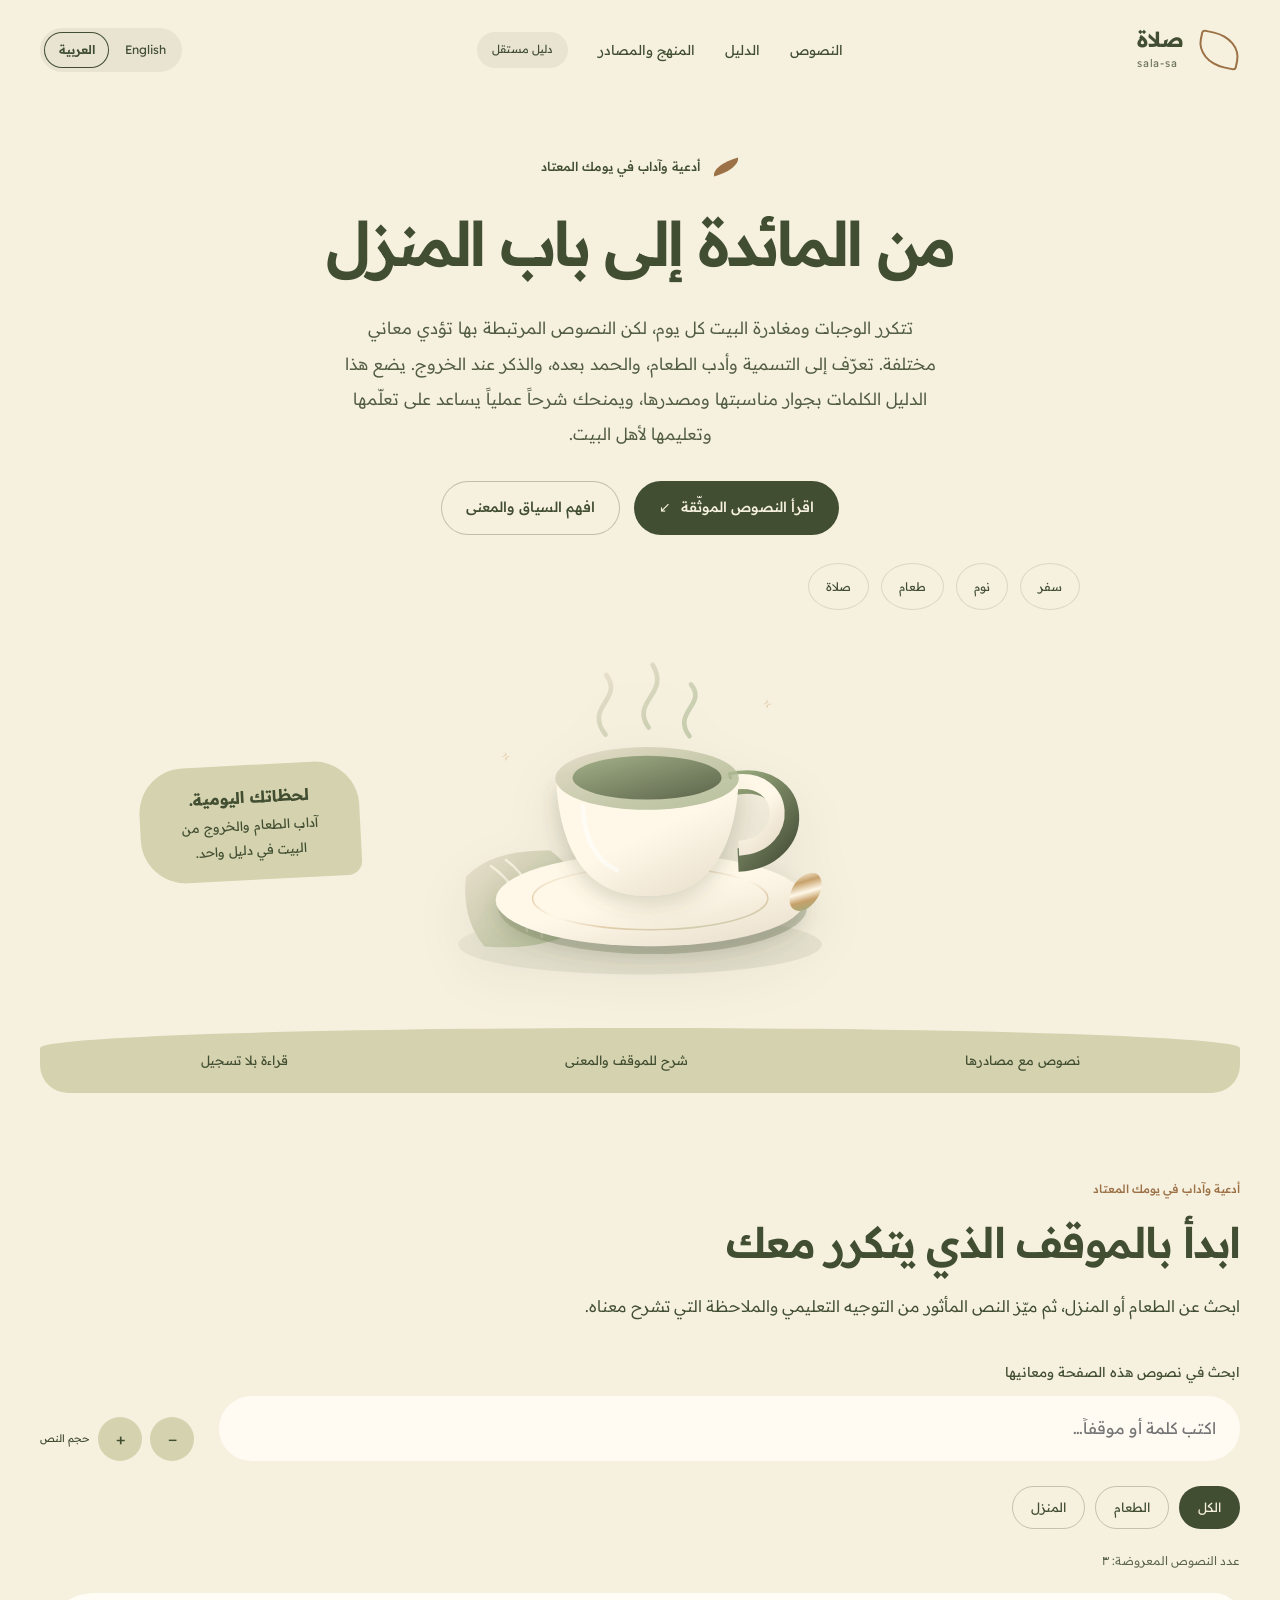
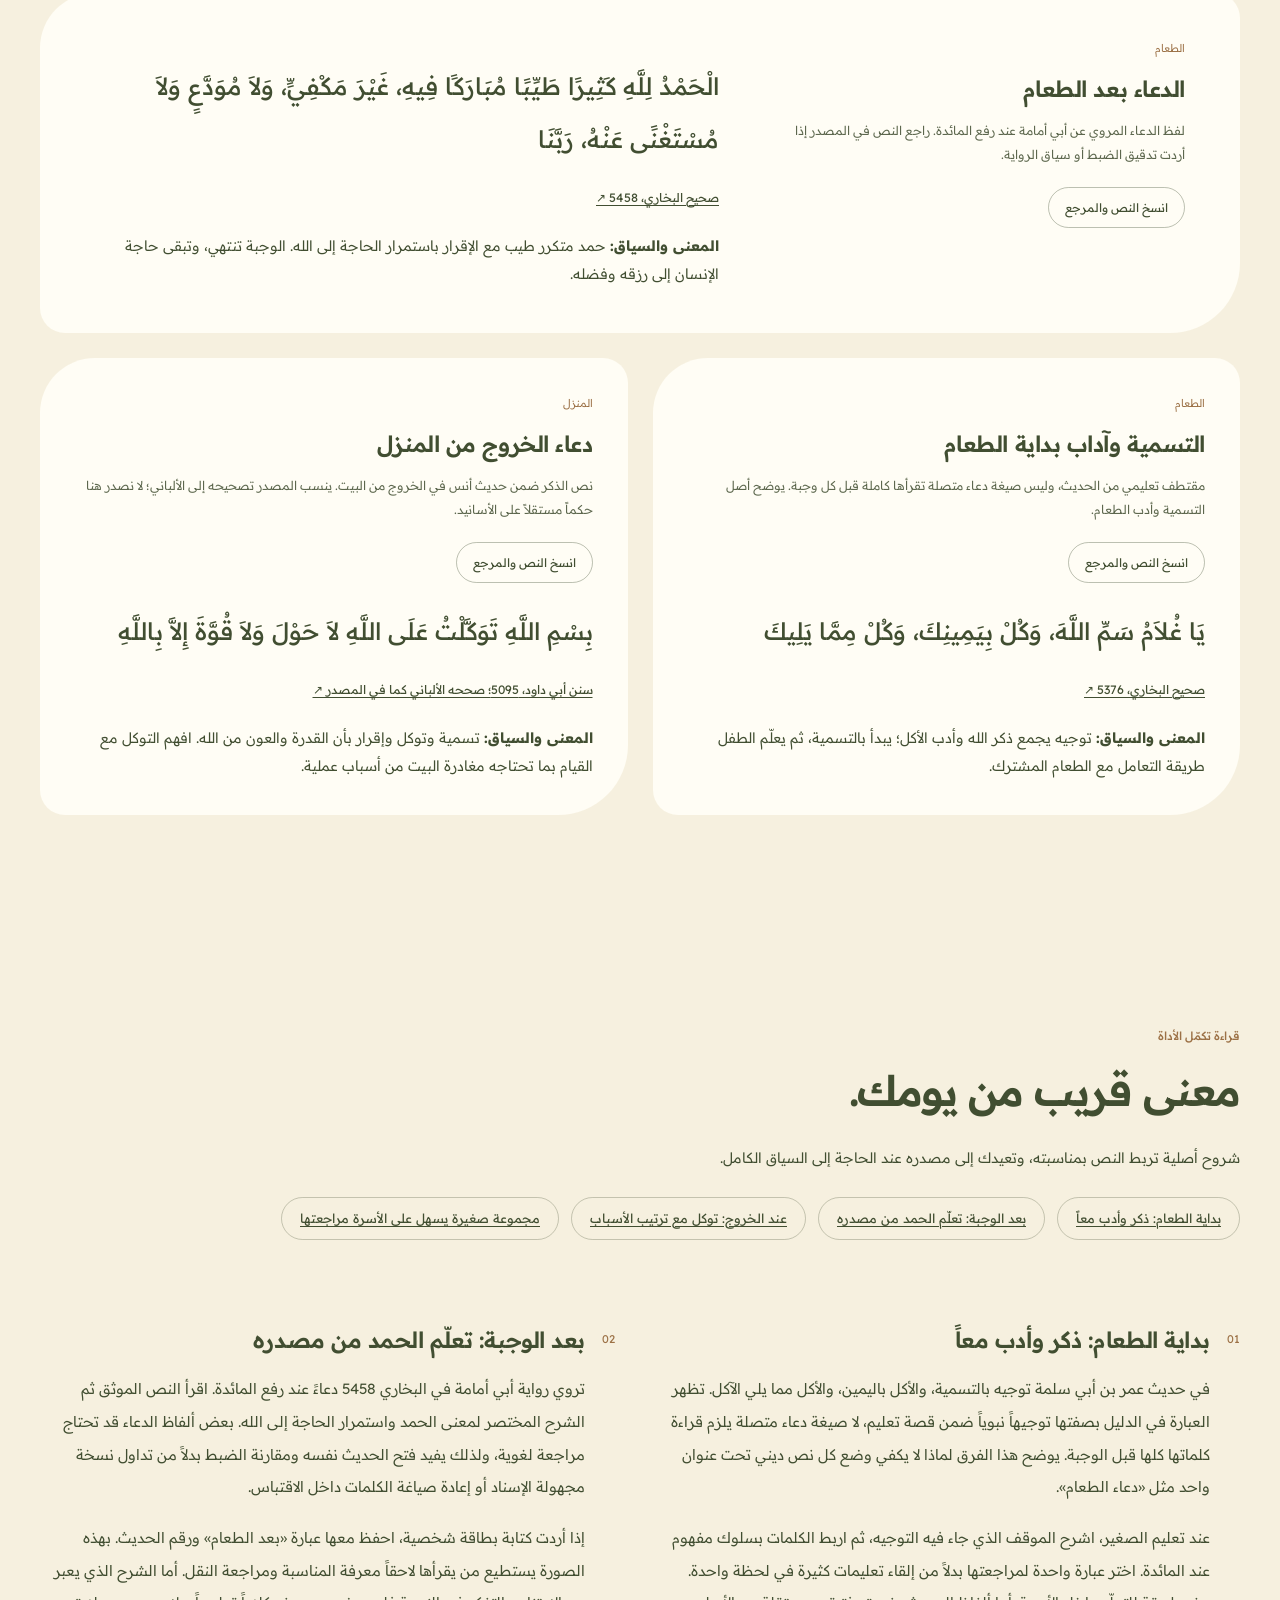
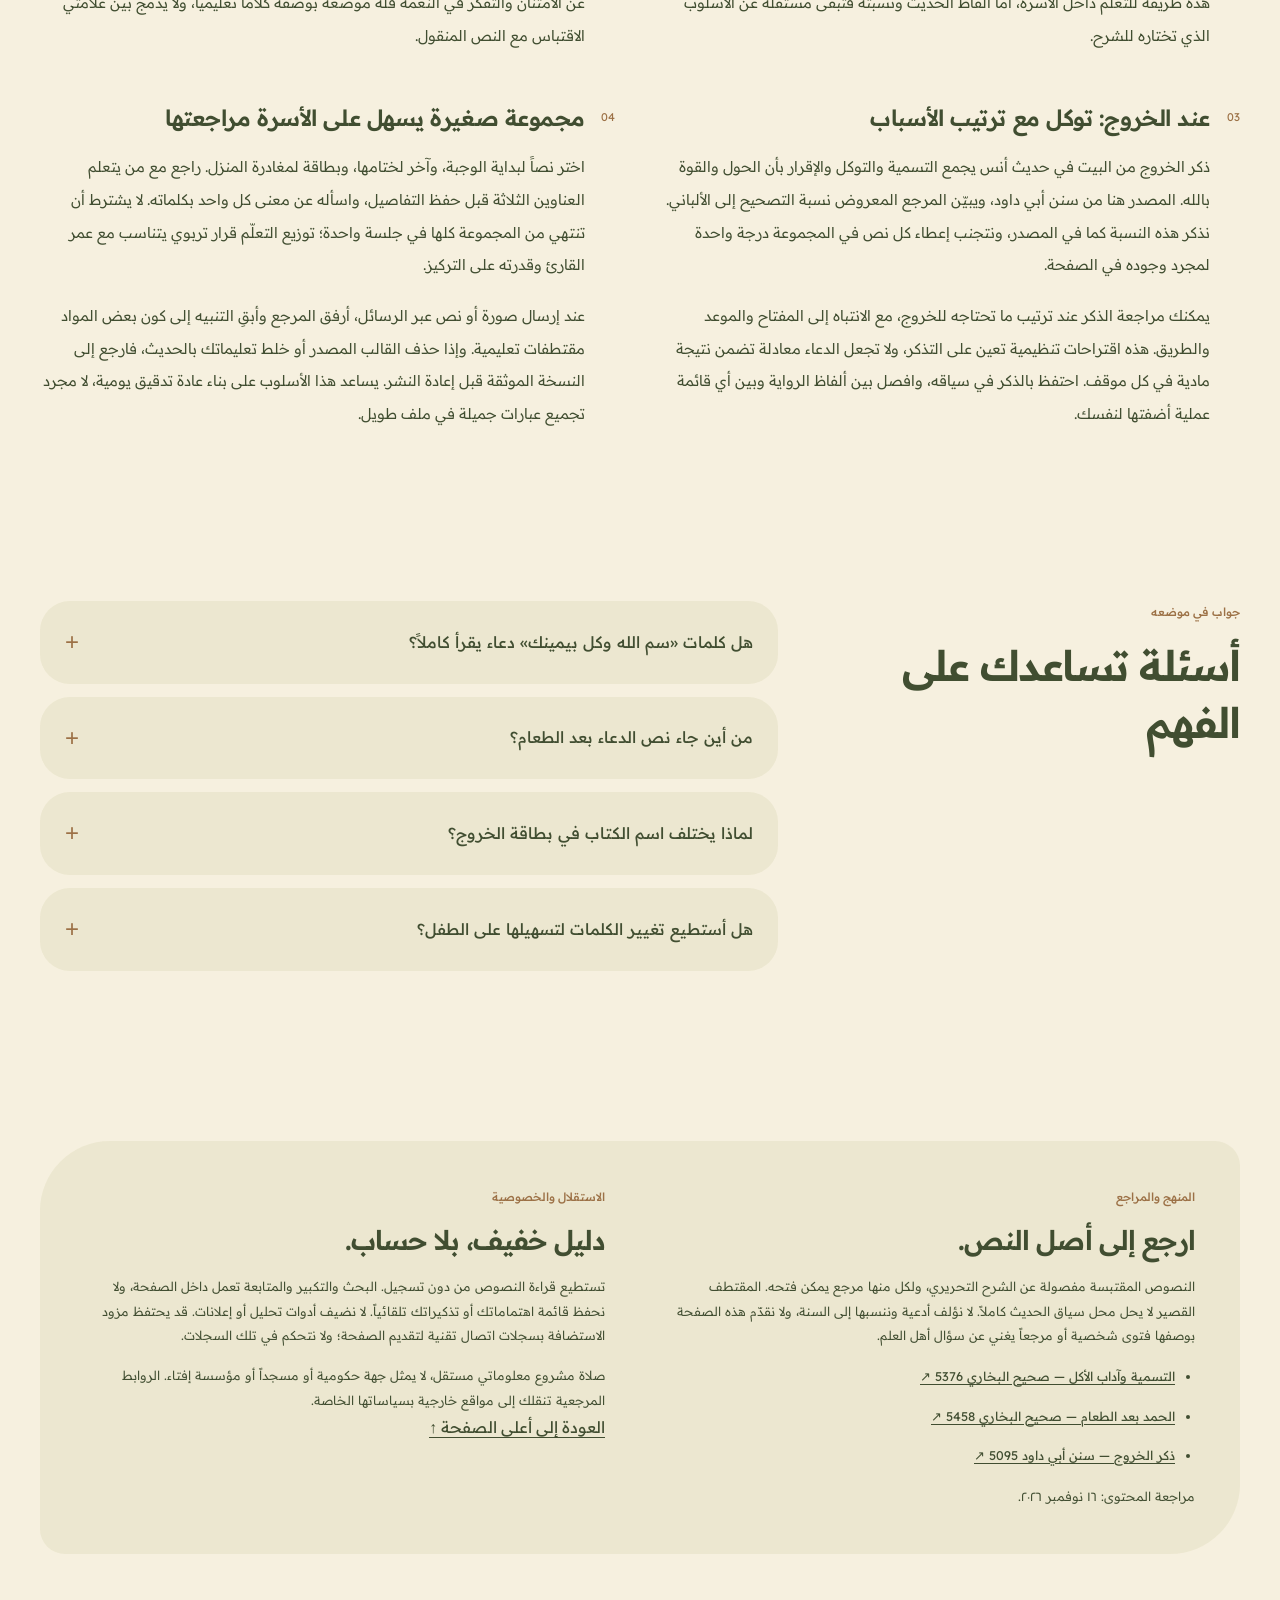
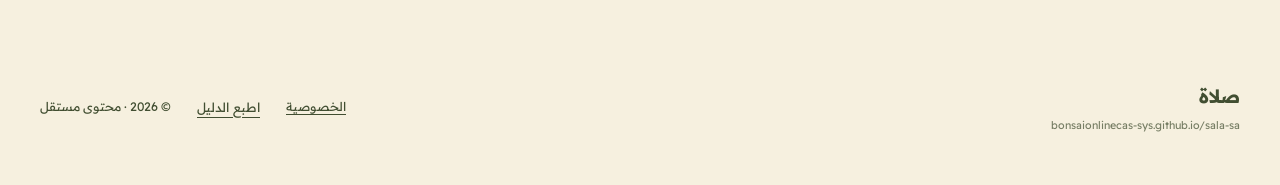
==== commit 581a008d: "Add reviewed English editions and reciprocal language navigation" ====
--- a/index.html
+++ b/index.html
@@ -1 +1,2 @@
-<!doctype html><html lang="ar" dir="rtl"><head><meta charset="utf-8"><meta name="viewport" content="width=device-width,initial-scale=1"><title>دعاء الطعام والخروج من المنزل: نصوص وآداب | sala-sa</title><meta name="description" content="تتكرر الوجبات ومغادرة البيت كل يوم، لكن النصوص المرتبطة بها تؤدي معاني مختلفة. تعرّف إلى التسمية وأدب الطعام، والحمد بعده، والذكر عند الخروج. يضع هذا الدليل الكلمات بجوار مناسبتها ومصدر"><meta name="robots" content="index,follow,max-image-preview:large"><link rel="canonical" href="https://bonsaionlinecas-sys.github.io/sala-sa/"><meta name="theme-color" content="#f6f0df"><meta property="og:type" content="website"><meta property="og:title" content="دعاء الطعام والخروج من المنزل: نصوص وآداب | sala-sa"><meta property="og:description" content="تتكرر الوجبات ومغادرة البيت كل يوم، لكن النصوص المرتبطة بها تؤدي معاني مختلفة. تعرّف إلى التسمية وأدب الطعام، والحمد بعده، والذكر عند الخروج. يضع هذا الدليل الكلمات بجوار مناسبتها ومصدر"><meta property="og:url" content="https://bonsaionlinecas-sys.github.io/sala-sa/"><meta property="og:locale" content="ar_SA"><meta name="twitter:card" content="summary"><link rel="icon" href="./assets/icon.svg" type="image/svg+xml"><link rel="preload" href="./assets/readex-pro.ttf" as="font" type="font/ttf" crossorigin><link rel="stylesheet" href="./assets/style.css"><script type="application/ld+json">{"@context":"https://schema.org","@graph":[{"@type":"WebSite","@id":"https://bonsaionlinecas-sys.github.io/sala-sa/#website","url":"https://bonsaionlinecas-sys.github.io/sala-sa/","name":"صلاة","inLanguage":"ar"},{"@type":"WebPage","@id":"https://bonsaionlinecas-sys.github.io/sala-sa/#webpage","url":"https://bonsaionlinecas-sys.github.io/sala-sa/","name":"دعاء الطعام والخروج من المنزل: نصوص وآداب | sala-sa","description":"تتكرر الوجبات ومغادرة البيت كل يوم، لكن النصوص المرتبطة بها تؤدي معاني مختلفة. تعرّف إلى التسمية وأدب الطعام، والحمد بعده، والذكر عند الخروج. يضع هذا الدليل الكلمات بجوار مناسبتها ومصدر","inLanguage":"ar","dateModified":"2026-11-16","isPartOf":{"@id":"https://bonsaionlinecas-sys.github.io/sala-sa/#website"},"hasPart":[{"@type":"CreativeWork","name":"بداية الطعام: ذكر وأدب معاً","url":"https://bonsaionlinecas-sys.github.io/sala-sa/#guide-0","inLanguage":"ar"},{"@type":"CreativeWork","name":"بعد الوجبة: تعلّم الحمد من مصدره","url":"https://bonsaionlinecas-sys.github.io/sala-sa/#guide-1","inLanguage":"ar"},{"@type":"CreativeWork","name":"عند الخروج: توكل مع ترتيب الأسباب","url":"https://bonsaionlinecas-sys.github.io/sala-sa/#guide-2","inLanguage":"ar"},{"@type":"CreativeWork","name":"مجموعة صغيرة يسهل على الأسرة مراجعتها","url":"https://bonsaionlinecas-sys.github.io/sala-sa/#guide-3","inLanguage":"ar"}]}]}</script><script type="module" src="./assets/app.mjs"></script></head><body class="sala design-2" data-focus="home-and-food"><a href="#main" class="skip">انتقل إلى المحتوى</a><header class="site-header wrap"><a class="brand" href="#main" aria-label="صلاة، الرئيسية"><span class="brand-mark" aria-hidden="true"></span><span><strong>صلاة</strong><small>sala-sa</small></span></a><nav class="site-nav" aria-label="التنقل الرئيسي"><a href="#tool">النصوص</a><a href="#guide">الدليل</a><a class="nav-method" href="#sources">المنهج والمصادر</a><span class="nav-tip">دليل مستقل</span></nav></header><main id="main"><section class="hero wrap" aria-label="دليل النصوص والمواقف" data-composition="daily-rituals"><div class="hero-copy"><p class="eyebrow">أدعية وآداب في يومك المعتاد</p><h1>من المائدة إلى باب المنزل</h1><p class="hero-intro">تتكرر الوجبات ومغادرة البيت كل يوم، لكن النصوص المرتبطة بها تؤدي معاني مختلفة. تعرّف إلى التسمية وأدب الطعام، والحمد بعده، والذكر عند الخروج. يضع هذا الدليل الكلمات بجوار مناسبتها ومصدرها، ويمنحك شرحاً عملياً يساعد على تعلّمها وتعليمها لأهل البيت.</p><div class="hero-actions"><a class="btn" href="#tool">اقرأ النصوص الموثّقة <span aria-hidden="true">↙</span></a><a class="btn btn-quiet" href="#guide">افهم السياق والمعنى</a></div><div class="hero-index"><span>سفر</span><span>نوم</span><span>طعام</span><span>صلاة</span></div></div><div class="hero-art"><img src="./assets/hero.svg" alt="" width="640" height="560" fetchpriority="high"><p class="art-label">النص · المعنى · المصدر</p><aside class="hero-detail"><strong>لحظاتك اليومية.</strong>آداب الطعام والخروج من البيت في دليل واحد.</aside></div></section><div class="top-ribbon wrap" aria-label="عن الدليل"><span>نصوص مع مصادرها</span><span>شرح للموقف والمعنى</span><span>قراءة بلا تسجيل</span></div><section id="tool" class="section wrap"><div class="section-head"><span class="section-kicker">أدعية وآداب في يومك المعتاد</span><h2>ابدأ بالموقف الذي يتكرر معك</h2><p>ابحث عن الطعام أو المنزل، ثم ميّز النص المأثور من التوجيه التعليمي والملاحظة التي تشرح معناه.</p></div><div class="library-tools"><div class="search-field"><label for="library-search">ابحث في نصوص هذه الصفحة ومعانيها</label><input type="search" disabled id="library-search" placeholder="اكتب كلمة أو موقفاً…" autocomplete="off"></div><div class="reading-actions" aria-label="حجم النص المقتبس"><button disabled type="button" data-font-size="-0.1" aria-label="تصغير النص">−</button><button disabled type="button" data-font-size="0.1" aria-label="تكبير النص">+</button><span id="reading-status" role="status">حجم النص</span></div></div><div class="filters" role="group" aria-label="تصفية المواقف"><button disabled type="button" class="chip" data-situation-filter="all" aria-pressed="true">الكل</button><button disabled type="button" class="chip" data-situation-filter="food" aria-pressed="false">الطعام</button><button disabled type="button" class="chip" data-situation-filter="home" aria-pressed="false">المنزل</button></div><p class="search-status" id="search-status" role="status">عدد النصوص المعروضة: 3</p><div class="library-list"><article class="library-entry featured" id="entry-meal-thanks" data-entry="meal-thanks" data-situation="food"><div><p class="entry-kicker">الطعام</p><h3>الدعاء بعد الطعام</h3><p class="entry-usage">لفظ الدعاء المروي عن أبي أمامة عند رفع المائدة. راجع النص في المصدر إذا أردت تدقيق الضبط أو سياق الرواية.</p><button disabled type="button" class="entry-copy" data-copy="citation-meal-thanks">انسخ النص والمرجع</button></div><div><div id="citation-meal-thanks"><p class="citation-text">الْحَمْدُ لِلَّهِ كَثِيرًا طَيِّبًا مُبَارَكًا فِيهِ، غَيْرَ مَكْفِيٍّ، وَلاَ مُوَدَّعٍ وَلاَ مُسْتَغْنًى عَنْهُ، رَبَّنَا</p><a class="source-label" href="https://sunnah.com/bukhari:5458" target="_blank" rel="noopener noreferrer">صحيح البخاري، 5458 ↗</a></div><p class="entry-meaning"><strong>المعنى والسياق:</strong> حمد متكرر طيب مع الإقرار باستمرار الحاجة إلى الله. الوجبة تنتهي، وتبقى حاجة الإنسان إلى رزقه وفضله.</p></div></article><article class="library-entry " id="entry-food-manners" data-entry="food-manners" data-situation="food"><div><p class="entry-kicker">الطعام</p><h3>التسمية وآداب بداية الطعام</h3><p class="entry-usage">مقتطف تعليمي من الحديث، وليس صيغة دعاء متصلة تقرأها كاملة قبل كل وجبة. يوضح أصل التسمية وأدب الطعام.</p><button disabled type="button" class="entry-copy" data-copy="citation-food-manners">انسخ النص والمرجع</button></div><div><div id="citation-food-manners"><p class="citation-text">يَا غُلاَمُ سَمِّ اللَّهَ، وَكُلْ بِيَمِينِكَ، وَكُلْ مِمَّا يَلِيكَ</p><a class="source-label" href="https://sunnah.com/bukhari:5376" target="_blank" rel="noopener noreferrer">صحيح البخاري، 5376 ↗</a></div><p class="entry-meaning"><strong>المعنى والسياق:</strong> توجيه يجمع ذكر الله وأدب الأكل؛ يبدأ بالتسمية، ثم يعلّم الطفل طريقة التعامل مع الطعام المشترك.</p></div></article><article class="library-entry " id="entry-home-exit" data-entry="home-exit" data-situation="home"><div><p class="entry-kicker">المنزل</p><h3>دعاء الخروج من المنزل</h3><p class="entry-usage">نص الذكر ضمن حديث أنس في الخروج من البيت. ينسب المصدر تصحيحه إلى الألباني؛ لا نصدر هنا حكماً مستقلاً على الأسانيد.</p><button disabled type="button" class="entry-copy" data-copy="citation-home-exit">انسخ النص والمرجع</button></div><div><div id="citation-home-exit"><p class="citation-text">بِسْمِ اللَّهِ تَوَكَّلْتُ عَلَى اللَّهِ لاَ حَوْلَ وَلاَ قُوَّةَ إِلاَّ بِاللَّهِ</p><a class="source-label" href="https://sunnah.com/abudawud:5095" target="_blank" rel="noopener noreferrer">سنن أبي داود، 5095؛ صححه الألباني كما في المصدر ↗</a></div><p class="entry-meaning"><strong>المعنى والسياق:</strong> تسمية وتوكل وإقرار بأن القدرة والعون من الله. افهم التوكل مع القيام بما تحتاجه مغادرة البيت من أسباب عملية.</p></div></article></div><p class="copy-status" id="copy-status" role="status"></p><noscript><p>النصوص والمصادر ظاهرة دون JavaScript. فعّله للبحث والتصفية ومساعد القراءة.</p></noscript></section><section id="guide" class="section wrap"><div class="guide-layout"><div class="guide-title"><span class="section-kicker">قراءة تكمّل الأداة</span><h2>معنى قريب من يومك.</h2><p>شروح أصلية تربط النص بمناسبته، وتعيدك إلى مصدره عند الحاجة إلى السياق الكامل.</p><div class="reading-strip"><a class="chip" href="#guide-0">بداية الطعام: ذكر وأدب معاً</a><a class="chip" href="#guide-1">بعد الوجبة: تعلّم الحمد من مصدره</a><a class="chip" href="#guide-2">عند الخروج: توكل مع ترتيب الأسباب</a><a class="chip" href="#guide-3">مجموعة صغيرة يسهل على الأسرة مراجعتها</a></div></div><div class="guide-list"><article class="guide-article" id="guide-0"><span class="article-number" aria-hidden="true">01</span><h3>بداية الطعام: ذكر وأدب معاً</h3><p>في حديث عمر بن أبي سلمة توجيه بالتسمية، والأكل باليمين، والأكل مما يلي الآكل. تظهر العبارة في الدليل بصفتها توجيهاً نبوياً ضمن قصة تعليم، لا صيغة دعاء متصلة يلزم قراءة كلماتها كلها قبل الوجبة. يوضح هذا الفرق لماذا لا يكفي وضع كل نص ديني تحت عنوان واحد مثل «دعاء الطعام».</p><p>عند تعليم الصغير، اشرح الموقف الذي جاء فيه التوجيه، ثم اربط الكلمات بسلوك مفهوم عند المائدة. اختر عبارة واحدة لمراجعتها بدلاً من إلقاء تعليمات كثيرة في لحظة واحدة. هذه طريقة للتعلّم داخل الأسرة، أما ألفاظ الحديث ونسبته فتبقى مستقلة عن الأسلوب الذي تختاره للشرح.</p></article><article class="guide-article" id="guide-1"><span class="article-number" aria-hidden="true">02</span><h3>بعد الوجبة: تعلّم الحمد من مصدره</h3><p>تروي رواية أبي أمامة في البخاري 5458 دعاءً عند رفع المائدة. اقرأ النص الموثق ثم الشرح المختصر لمعنى الحمد واستمرار الحاجة إلى الله. بعض ألفاظ الدعاء قد تحتاج مراجعة لغوية، ولذلك يفيد فتح الحديث نفسه ومقارنة الضبط بدلاً من تداول نسخة مجهولة الإسناد أو إعادة صياغة الكلمات داخل الاقتباس.</p><p>إذا أردت كتابة بطاقة شخصية، احفظ معها عبارة «بعد الطعام» ورقم الحديث. بهذه الصورة يستطيع من يقرأها لاحقاً معرفة المناسبة ومراجعة النقل. أما الشرح الذي يعبر عن الامتنان والتفكر في النعمة فله موضعه بوصفه كلاماً تعليمياً، ولا يدمج بين علامتي الاقتباس مع النص المنقول.</p></article><article class="guide-article" id="guide-2"><span class="article-number" aria-hidden="true">03</span><h3>عند الخروج: توكل مع ترتيب الأسباب</h3><p>ذكر الخروج من البيت في حديث أنس يجمع التسمية والتوكل والإقرار بأن الحول والقوة بالله. المصدر هنا من سنن أبي داود، ويبيّن المرجع المعروض نسبة التصحيح إلى الألباني. نذكر هذه النسبة كما في المصدر، ونتجنب إعطاء كل نص في المجموعة درجة واحدة لمجرد وجوده في الصفحة.</p><p>يمكنك مراجعة الذكر عند ترتيب ما تحتاجه للخروج، مع الانتباه إلى المفتاح والموعد والطريق. هذه اقتراحات تنظيمية تعين على التذكر، ولا تجعل الدعاء معادلة تضمن نتيجة مادية في كل موقف. احتفظ بالذكر في سياقه، وافصل بين ألفاظ الرواية وبين أي قائمة عملية أضفتها لنفسك.</p></article><article class="guide-article" id="guide-3"><span class="article-number" aria-hidden="true">04</span><h3>مجموعة صغيرة يسهل على الأسرة مراجعتها</h3><p>اختر نصاً لبداية الوجبة، وآخر لختامها، وبطاقة لمغادرة المنزل. راجع مع من يتعلم العناوين الثلاثة قبل حفظ التفاصيل، واسأله عن معنى كل واحد بكلماته. لا يشترط أن تنتهي من المجموعة كلها في جلسة واحدة؛ توزيع التعلّم قرار تربوي يتناسب مع عمر القارئ وقدرته على التركيز.</p><p>عند إرسال صورة أو نص عبر الرسائل، أرفق المرجع وأبقِ التنبيه إلى كون بعض المواد مقتطفات تعليمية. وإذا حذف القالب المصدر أو خلط تعليماتك بالحديث، فارجع إلى النسخة الموثقة قبل إعادة النشر. يساعد هذا الأسلوب على بناء عادة تدقيق يومية، لا مجرد تجميع عبارات جميلة في ملف طويل.</p></article></div></div></section><section id="faq" class="section wrap"><div class="faq-layout"><div><span class="section-kicker">جواب في موضعه</span><h2>أسئلة تساعدك على الفهم</h2></div><div class="faq-list"><details><summary>هل كلمات «سم الله وكل بيمينك» دعاء يقرأ كاملاً؟</summary><p>هي توجيه تعليمي في حديث البخاري 5376. تبين أصل التسمية وآداب الأكل، ونميّزها في البطاقة عن نصوص الدعاء المنقولة.</p></details><details><summary>من أين جاء نص الدعاء بعد الطعام؟</summary><p>من رواية أبي أمامة في صحيح البخاري 5458، مع رابط مباشر إلى الحديث. انظر إلى رقم المصدر إذا أردت مقارنة نسخة أخرى.</p></details><details><summary>لماذا يختلف اسم الكتاب في بطاقة الخروج؟</summary><p>لأن مصدرها سنن أبي داود 5095، لا الصحيحان. تعرض البطاقة اسم الكتاب ونسبة حكم التصحيح كما يورده المرجع، دون تعميم حكم واحد على جميع المواد.</p></details><details><summary>هل أستطيع تغيير الكلمات لتسهيلها على الطفل؟</summary><p>اشرح المعنى بكلمات مناسبة له، واحتفظ بلفظ النص المنقول كما في مصدره. وضّح أن الشرح من كلامك حتى لا يحفظه على أنه جزء من الحديث.</p></details></div></div></section><section id="sources" class="section wrap"><div class="sources-layout"><div><span class="section-kicker">المنهج والمراجع</span><h2>ارجع إلى أصل النص.</h2><p>النصوص المقتبسة مفصولة عن الشرح التحريري، ولكل منها مرجع يمكن فتحه. المقتطف القصير لا يحل محل سياق الحديث كاملاً. لا نؤلف أدعية وننسبها إلى السنة، ولا نقدّم هذه الصفحة بوصفها فتوى شخصية أو مرجعاً يغني عن سؤال أهل العلم.</p><ul><li><a href="https://sunnah.com/bukhari:5376" target="_blank" rel="noopener noreferrer">التسمية وآداب الأكل — صحيح البخاري 5376 ↗</a></li><li><a href="https://sunnah.com/bukhari:5458" target="_blank" rel="noopener noreferrer">الحمد بعد الطعام — صحيح البخاري 5458 ↗</a></li><li><a href="https://sunnah.com/abudawud:5095" target="_blank" rel="noopener noreferrer">ذكر الخروج — سنن أبي داود 5095 ↗</a></li></ul><p>مراجعة المحتوى: ١٦ نوفمبر ٢٠٢٦.</p></div><div id="privacy"><span class="section-kicker">الاستقلال والخصوصية</span><h2>دليل خفيف، بلا حساب.</h2><p>تستطيع قراءة النصوص من دون تسجيل. البحث والتكبير والمتابعة تعمل داخل الصفحة، ولا نحفظ قائمة اهتماماتك أو تذكيراتك تلقائياً. لا نضيف أدوات تحليل أو إعلانات. قد يحتفظ مزود الاستضافة بسجلات اتصال تقنية لتقديم الصفحة؛ ولا نتحكم في تلك السجلات.</p><p>صلاة مشروع معلوماتي مستقل، لا يمثل جهة حكومية أو مسجداً أو مؤسسة إفتاء. الروابط المرجعية تنقلك إلى مواقع خارجية بسياساتها الخاصة.</p><a href="#main">العودة إلى أعلى الصفحة ↑</a></div></div></section></main><footer class="site-footer wrap"><div><strong>صلاة</strong><small>bonsaionlinecas-sys.github.io/sala-sa</small></div><div class="footer-actions"><a href="#privacy">الخصوصية</a><button disabled type="button" class="text-button" id="print-page">اطبع الدليل</button><span>© 2026 · محتوى مستقل</span></div></footer></body></html>+<!doctype html>
+<html lang="ar" dir="rtl"><head><meta charset="utf-8"><meta name="viewport" content="width=device-width,initial-scale=1"><title>دعاء الطعام والخروج من المنزل: نصوص وآداب | sala-sa</title><meta name="description" content="تتكرر الوجبات ومغادرة البيت كل يوم، لكن النصوص المرتبطة بها تؤدي معاني مختلفة. تعرّف إلى التسمية وأدب الطعام، والحمد بعده، والذكر عند الخروج. يضع هذا الدليل الكلمات بجوار مناسبتها ومصدر"><meta name="robots" content="index,follow,max-image-preview:large"><link rel="canonical" href="https://bonsaionlinecas-sys.github.io/sala-sa/"><meta name="theme-color" content="#f6f0df"><meta property="og:type" content="website"><meta property="og:title" content="دعاء الطعام والخروج من المنزل: نصوص وآداب | sala-sa"><meta property="og:description" content="تتكرر الوجبات ومغادرة البيت كل يوم، لكن النصوص المرتبطة بها تؤدي معاني مختلفة. تعرّف إلى التسمية وأدب الطعام، والحمد بعده، والذكر عند الخروج. يضع هذا الدليل الكلمات بجوار مناسبتها ومصدر"><meta property="og:url" content="https://bonsaionlinecas-sys.github.io/sala-sa/"><meta property="og:locale" content="ar_SA"><meta name="twitter:card" content="summary"><link rel="icon" href="./assets/icon.svg" type="image/svg+xml"><link rel="preload" href="./assets/readex-pro.ttf" as="font" type="font/ttf" crossorigin=""><link rel="stylesheet" href="./assets/style.css"><script type="application/ld+json">{"@context":"https://schema.org","@graph":[{"@type":"WebSite","@id":"https://bonsaionlinecas-sys.github.io/sala-sa/#website","url":"https://bonsaionlinecas-sys.github.io/sala-sa/","name":"صلاة","inLanguage":"ar"},{"@type":"WebPage","@id":"https://bonsaionlinecas-sys.github.io/sala-sa/#webpage","url":"https://bonsaionlinecas-sys.github.io/sala-sa/","name":"دعاء الطعام والخروج من المنزل: نصوص وآداب | sala-sa","description":"تتكرر الوجبات ومغادرة البيت كل يوم، لكن النصوص المرتبطة بها تؤدي معاني مختلفة. تعرّف إلى التسمية وأدب الطعام، والحمد بعده، والذكر عند الخروج. يضع هذا الدليل الكلمات بجوار مناسبتها ومصدر","inLanguage":"ar","dateModified":"2026-11-16","isPartOf":{"@id":"https://bonsaionlinecas-sys.github.io/sala-sa/#website"},"hasPart":[{"@type":"CreativeWork","name":"بداية الطعام: ذكر وأدب معاً","url":"https://bonsaionlinecas-sys.github.io/sala-sa/#guide-0","inLanguage":"ar"},{"@type":"CreativeWork","name":"بعد الوجبة: تعلّم الحمد من مصدره","url":"https://bonsaionlinecas-sys.github.io/sala-sa/#guide-1","inLanguage":"ar"},{"@type":"CreativeWork","name":"عند الخروج: توكل مع ترتيب الأسباب","url":"https://bonsaionlinecas-sys.github.io/sala-sa/#guide-2","inLanguage":"ar"},{"@type":"CreativeWork","name":"مجموعة صغيرة يسهل على الأسرة مراجعتها","url":"https://bonsaionlinecas-sys.github.io/sala-sa/#guide-3","inLanguage":"ar"}]}]}</script><script type="module" src="./assets/app.mjs"></script><link href="https://bonsaionlinecas-sys.github.io/sala-sa/" hreflang="ar" rel="alternate"><link href="https://bonsaionlinecas-sys.github.io/sala-sa/en/" hreflang="en" rel="alternate"><link href="https://bonsaionlinecas-sys.github.io/sala-sa/" hreflang="x-default" rel="alternate"><link href="./assets/languages.css" data-language-styles="" rel="stylesheet"></head><body class="sala design-2" data-focus="home-and-food"><a href="#main" class="skip">انتقل إلى المحتوى</a><header class="site-header wrap"><a class="brand" href="#main" aria-label="صلاة، الرئيسية"><span class="brand-mark" aria-hidden="true"></span><span><strong>صلاة</strong><small>sala-sa</small></span></a><nav class="site-nav" aria-label="التنقل الرئيسي"><a href="#tool">النصوص</a><a href="#guide">الدليل</a><a class="nav-method" href="#sources">المنهج والمصادر</a><span class="nav-tip">دليل مستقل</span></nav><nav class="language-switch" aria-label="تغيير اللغة"><a href="https://bonsaionlinecas-sys.github.io/sala-sa/" lang="ar" hreflang="ar" dir="rtl" aria-current="page">العربية</a><a href="https://bonsaionlinecas-sys.github.io/sala-sa/en/" lang="en" hreflang="en">English</a></nav></header><main id="main"><section class="hero wrap" aria-label="دليل النصوص والمواقف" data-composition="daily-rituals"><div class="hero-copy"><p class="eyebrow">أدعية وآداب في يومك المعتاد</p><h1>من المائدة إلى باب المنزل</h1><p class="hero-intro">تتكرر الوجبات ومغادرة البيت كل يوم، لكن النصوص المرتبطة بها تؤدي معاني مختلفة. تعرّف إلى التسمية وأدب الطعام، والحمد بعده، والذكر عند الخروج. يضع هذا الدليل الكلمات بجوار مناسبتها ومصدرها، ويمنحك شرحاً عملياً يساعد على تعلّمها وتعليمها لأهل البيت.</p><div class="hero-actions"><a class="btn" href="#tool">اقرأ النصوص الموثّقة <span aria-hidden="true">↙</span></a><a class="btn btn-quiet" href="#guide">افهم السياق والمعنى</a></div><div class="hero-index"><span>سفر</span><span>نوم</span><span>طعام</span><span>صلاة</span></div></div><div class="hero-art"><img src="./assets/hero.svg" alt="" width="640" height="560" fetchpriority="high"><p class="art-label">النص · المعنى · المصدر</p><aside class="hero-detail"><strong>لحظاتك اليومية.</strong>آداب الطعام والخروج من البيت في دليل واحد.</aside></div></section><div class="top-ribbon wrap" aria-label="عن الدليل"><span>نصوص مع مصادرها</span><span>شرح للموقف والمعنى</span><span>قراءة بلا تسجيل</span></div><section id="tool" class="section wrap"><div class="section-head"><span class="section-kicker">أدعية وآداب في يومك المعتاد</span><h2>ابدأ بالموقف الذي يتكرر معك</h2><p>ابحث عن الطعام أو المنزل، ثم ميّز النص المأثور من التوجيه التعليمي والملاحظة التي تشرح معناه.</p></div><div class="library-tools"><div class="search-field"><label for="library-search">ابحث في نصوص هذه الصفحة ومعانيها</label><input type="search" disabled id="library-search" placeholder="اكتب كلمة أو موقفاً…" autocomplete="off"></div><div class="reading-actions" aria-label="حجم النص المقتبس"><button disabled type="button" data-font-size="-0.1" aria-label="تصغير النص">−</button><button disabled type="button" data-font-size="0.1" aria-label="تكبير النص">+</button><span id="reading-status" role="status">حجم النص</span></div></div><div class="filters" role="group" aria-label="تصفية المواقف"><button disabled type="button" class="chip" data-situation-filter="all" aria-pressed="true">الكل</button><button disabled type="button" class="chip" data-situation-filter="food" aria-pressed="false">الطعام</button><button disabled type="button" class="chip" data-situation-filter="home" aria-pressed="false">المنزل</button></div><p class="search-status" id="search-status" role="status">عدد النصوص المعروضة: 3</p><div class="library-list"><article class="library-entry featured" id="entry-meal-thanks" data-entry="meal-thanks" data-situation="food"><div><p class="entry-kicker">الطعام</p><h3>الدعاء بعد الطعام</h3><p class="entry-usage">لفظ الدعاء المروي عن أبي أمامة عند رفع المائدة. راجع النص في المصدر إذا أردت تدقيق الضبط أو سياق الرواية.</p><button disabled type="button" class="entry-copy" data-copy="citation-meal-thanks">انسخ النص والمرجع</button></div><div><div id="citation-meal-thanks"><p class="citation-text">الْحَمْدُ لِلَّهِ كَثِيرًا طَيِّبًا مُبَارَكًا فِيهِ، غَيْرَ مَكْفِيٍّ، وَلاَ مُوَدَّعٍ وَلاَ مُسْتَغْنًى عَنْهُ، رَبَّنَا</p><a class="source-label" href="https://sunnah.com/bukhari:5458" target="_blank" rel="noopener noreferrer">صحيح البخاري، 5458 ↗</a></div><p class="entry-meaning"><strong>المعنى والسياق:</strong> حمد متكرر طيب مع الإقرار باستمرار الحاجة إلى الله. الوجبة تنتهي، وتبقى حاجة الإنسان إلى رزقه وفضله.</p></div></article><article class="library-entry" id="entry-food-manners" data-entry="food-manners" data-situation="food"><div><p class="entry-kicker">الطعام</p><h3>التسمية وآداب بداية الطعام</h3><p class="entry-usage">مقتطف تعليمي من الحديث، وليس صيغة دعاء متصلة تقرأها كاملة قبل كل وجبة. يوضح أصل التسمية وأدب الطعام.</p><button disabled type="button" class="entry-copy" data-copy="citation-food-manners">انسخ النص والمرجع</button></div><div><div id="citation-food-manners"><p class="citation-text">يَا غُلاَمُ سَمِّ اللَّهَ، وَكُلْ بِيَمِينِكَ، وَكُلْ مِمَّا يَلِيكَ</p><a class="source-label" href="https://sunnah.com/bukhari:5376" target="_blank" rel="noopener noreferrer">صحيح البخاري، 5376 ↗</a></div><p class="entry-meaning"><strong>المعنى والسياق:</strong> توجيه يجمع ذكر الله وأدب الأكل؛ يبدأ بالتسمية، ثم يعلّم الطفل طريقة التعامل مع الطعام المشترك.</p></div></article><article class="library-entry" id="entry-home-exit" data-entry="home-exit" data-situation="home"><div><p class="entry-kicker">المنزل</p><h3>دعاء الخروج من المنزل</h3><p class="entry-usage">نص الذكر ضمن حديث أنس في الخروج من البيت. ينسب المصدر تصحيحه إلى الألباني؛ لا نصدر هنا حكماً مستقلاً على الأسانيد.</p><button disabled type="button" class="entry-copy" data-copy="citation-home-exit">انسخ النص والمرجع</button></div><div><div id="citation-home-exit"><p class="citation-text">بِسْمِ اللَّهِ تَوَكَّلْتُ عَلَى اللَّهِ لاَ حَوْلَ وَلاَ قُوَّةَ إِلاَّ بِاللَّهِ</p><a class="source-label" href="https://sunnah.com/abudawud:5095" target="_blank" rel="noopener noreferrer">سنن أبي داود، 5095؛ صححه الألباني كما في المصدر ↗</a></div><p class="entry-meaning"><strong>المعنى والسياق:</strong> تسمية وتوكل وإقرار بأن القدرة والعون من الله. افهم التوكل مع القيام بما تحتاجه مغادرة البيت من أسباب عملية.</p></div></article></div><p class="copy-status" id="copy-status" role="status"></p><noscript><p>النصوص والمصادر ظاهرة دون JavaScript. فعّله للبحث والتصفية ومساعد القراءة.</p></noscript></section><section id="guide" class="section wrap"><div class="guide-layout"><div class="guide-title"><span class="section-kicker">قراءة تكمّل الأداة</span><h2>معنى قريب من يومك.</h2><p>شروح أصلية تربط النص بمناسبته، وتعيدك إلى مصدره عند الحاجة إلى السياق الكامل.</p><div class="reading-strip"><a class="chip" href="#guide-0">بداية الطعام: ذكر وأدب معاً</a><a class="chip" href="#guide-1">بعد الوجبة: تعلّم الحمد من مصدره</a><a class="chip" href="#guide-2">عند الخروج: توكل مع ترتيب الأسباب</a><a class="chip" href="#guide-3">مجموعة صغيرة يسهل على الأسرة مراجعتها</a></div></div><div class="guide-list"><article class="guide-article" id="guide-0"><span class="article-number" aria-hidden="true">01</span><h3>بداية الطعام: ذكر وأدب معاً</h3><p>في حديث عمر بن أبي سلمة توجيه بالتسمية، والأكل باليمين، والأكل مما يلي الآكل. تظهر العبارة في الدليل بصفتها توجيهاً نبوياً ضمن قصة تعليم، لا صيغة دعاء متصلة يلزم قراءة كلماتها كلها قبل الوجبة. يوضح هذا الفرق لماذا لا يكفي وضع كل نص ديني تحت عنوان واحد مثل «دعاء الطعام».</p><p>عند تعليم الصغير، اشرح الموقف الذي جاء فيه التوجيه، ثم اربط الكلمات بسلوك مفهوم عند المائدة. اختر عبارة واحدة لمراجعتها بدلاً من إلقاء تعليمات كثيرة في لحظة واحدة. هذه طريقة للتعلّم داخل الأسرة، أما ألفاظ الحديث ونسبته فتبقى مستقلة عن الأسلوب الذي تختاره للشرح.</p></article><article class="guide-article" id="guide-1"><span class="article-number" aria-hidden="true">02</span><h3>بعد الوجبة: تعلّم الحمد من مصدره</h3><p>تروي رواية أبي أمامة في البخاري 5458 دعاءً عند رفع المائدة. اقرأ النص الموثق ثم الشرح المختصر لمعنى الحمد واستمرار الحاجة إلى الله. بعض ألفاظ الدعاء قد تحتاج مراجعة لغوية، ولذلك يفيد فتح الحديث نفسه ومقارنة الضبط بدلاً من تداول نسخة مجهولة الإسناد أو إعادة صياغة الكلمات داخل الاقتباس.</p><p>إذا أردت كتابة بطاقة شخصية، احفظ معها عبارة «بعد الطعام» ورقم الحديث. بهذه الصورة يستطيع من يقرأها لاحقاً معرفة المناسبة ومراجعة النقل. أما الشرح الذي يعبر عن الامتنان والتفكر في النعمة فله موضعه بوصفه كلاماً تعليمياً، ولا يدمج بين علامتي الاقتباس مع النص المنقول.</p></article><article class="guide-article" id="guide-2"><span class="article-number" aria-hidden="true">03</span><h3>عند الخروج: توكل مع ترتيب الأسباب</h3><p>ذكر الخروج من البيت في حديث أنس يجمع التسمية والتوكل والإقرار بأن الحول والقوة بالله. المصدر هنا من سنن أبي داود، ويبيّن المرجع المعروض نسبة التصحيح إلى الألباني. نذكر هذه النسبة كما في المصدر، ونتجنب إعطاء كل نص في المجموعة درجة واحدة لمجرد وجوده في الصفحة.</p><p>يمكنك مراجعة الذكر عند ترتيب ما تحتاجه للخروج، مع الانتباه إلى المفتاح والموعد والطريق. هذه اقتراحات تنظيمية تعين على التذكر، ولا تجعل الدعاء معادلة تضمن نتيجة مادية في كل موقف. احتفظ بالذكر في سياقه، وافصل بين ألفاظ الرواية وبين أي قائمة عملية أضفتها لنفسك.</p></article><article class="guide-article" id="guide-3"><span class="article-number" aria-hidden="true">04</span><h3>مجموعة صغيرة يسهل على الأسرة مراجعتها</h3><p>اختر نصاً لبداية الوجبة، وآخر لختامها، وبطاقة لمغادرة المنزل. راجع مع من يتعلم العناوين الثلاثة قبل حفظ التفاصيل، واسأله عن معنى كل واحد بكلماته. لا يشترط أن تنتهي من المجموعة كلها في جلسة واحدة؛ توزيع التعلّم قرار تربوي يتناسب مع عمر القارئ وقدرته على التركيز.</p><p>عند إرسال صورة أو نص عبر الرسائل، أرفق المرجع وأبقِ التنبيه إلى كون بعض المواد مقتطفات تعليمية. وإذا حذف القالب المصدر أو خلط تعليماتك بالحديث، فارجع إلى النسخة الموثقة قبل إعادة النشر. يساعد هذا الأسلوب على بناء عادة تدقيق يومية، لا مجرد تجميع عبارات جميلة في ملف طويل.</p></article></div></div></section><section id="faq" class="section wrap"><div class="faq-layout"><div><span class="section-kicker">جواب في موضعه</span><h2>أسئلة تساعدك على الفهم</h2></div><div class="faq-list"><details><summary>هل كلمات «سم الله وكل بيمينك» دعاء يقرأ كاملاً؟</summary><p>هي توجيه تعليمي في حديث البخاري 5376. تبين أصل التسمية وآداب الأكل، ونميّزها في البطاقة عن نصوص الدعاء المنقولة.</p></details><details><summary>من أين جاء نص الدعاء بعد الطعام؟</summary><p>من رواية أبي أمامة في صحيح البخاري 5458، مع رابط مباشر إلى الحديث. انظر إلى رقم المصدر إذا أردت مقارنة نسخة أخرى.</p></details><details><summary>لماذا يختلف اسم الكتاب في بطاقة الخروج؟</summary><p>لأن مصدرها سنن أبي داود 5095، لا الصحيحان. تعرض البطاقة اسم الكتاب ونسبة حكم التصحيح كما يورده المرجع، دون تعميم حكم واحد على جميع المواد.</p></details><details><summary>هل أستطيع تغيير الكلمات لتسهيلها على الطفل؟</summary><p>اشرح المعنى بكلمات مناسبة له، واحتفظ بلفظ النص المنقول كما في مصدره. وضّح أن الشرح من كلامك حتى لا يحفظه على أنه جزء من الحديث.</p></details></div></div></section><section id="sources" class="section wrap"><div class="sources-layout"><div><span class="section-kicker">المنهج والمراجع</span><h2>ارجع إلى أصل النص.</h2><p>النصوص المقتبسة مفصولة عن الشرح التحريري، ولكل منها مرجع يمكن فتحه. المقتطف القصير لا يحل محل سياق الحديث كاملاً. لا نؤلف أدعية وننسبها إلى السنة، ولا نقدّم هذه الصفحة بوصفها فتوى شخصية أو مرجعاً يغني عن سؤال أهل العلم.</p><ul><li><a href="https://sunnah.com/bukhari:5376" target="_blank" rel="noopener noreferrer">التسمية وآداب الأكل — صحيح البخاري 5376 ↗</a></li><li><a href="https://sunnah.com/bukhari:5458" target="_blank" rel="noopener noreferrer">الحمد بعد الطعام — صحيح البخاري 5458 ↗</a></li><li><a href="https://sunnah.com/abudawud:5095" target="_blank" rel="noopener noreferrer">ذكر الخروج — سنن أبي داود 5095 ↗</a></li></ul><p>مراجعة المحتوى: ١٦ نوفمبر ٢٠٢٦.</p></div><div id="privacy"><span class="section-kicker">الاستقلال والخصوصية</span><h2>دليل خفيف، بلا حساب.</h2><p>تستطيع قراءة النصوص من دون تسجيل. البحث والتكبير والمتابعة تعمل داخل الصفحة، ولا نحفظ قائمة اهتماماتك أو تذكيراتك تلقائياً. لا نضيف أدوات تحليل أو إعلانات. قد يحتفظ مزود الاستضافة بسجلات اتصال تقنية لتقديم الصفحة؛ ولا نتحكم في تلك السجلات.</p><p>صلاة مشروع معلوماتي مستقل، لا يمثل جهة حكومية أو مسجداً أو مؤسسة إفتاء. الروابط المرجعية تنقلك إلى مواقع خارجية بسياساتها الخاصة.</p><a href="#main">العودة إلى أعلى الصفحة ↑</a></div></div></section></main><footer class="site-footer wrap"><div><strong>صلاة</strong><small>bonsaionlinecas-sys.github.io/sala-sa</small></div><div class="footer-actions"><a href="#privacy">الخصوصية</a><button disabled type="button" class="text-button" id="print-page">اطبع الدليل</button><span>© 2026 · محتوى مستقل</span></div></footer></body></html>
--- a/assets/languages.css
+++ b/assets/languages.css
@@ -0,0 +1 @@
+.site-header{flex-wrap:wrap;row-gap:12px}.language-switch{display:inline-flex;gap:4px;align-items:center;direction:ltr;white-space:nowrap;padding:4px;border-radius:999px;background:color-mix(in srgb,currentColor 7%,transparent);font-size:.76rem;line-height:1.4;max-width:100%}.language-switch a{display:inline-flex;align-items:center;justify-content:center;min-height:36px;min-width:65px;padding:6px 12px;border-radius:999px;text-decoration:none}.language-switch a[aria-current=page]{box-shadow:inset 0 0 0 1px currentColor;font-weight:600}html[lang=en] body{line-height:1.75}html[lang=en] h1{line-height:1.12;letter-spacing:-.05em;font-size:clamp(2.55rem,4.8vw,4.65rem);overflow-wrap:normal}html[lang=en] h2{line-height:1.2;letter-spacing:-.035em}html[lang=en] h3{line-height:1.4}html[lang=en] .hero-intro{line-height:1.85}html[lang=en] .hero-detail{line-height:1.65}html[lang=en] .field label{line-height:1.6}html[lang=en] .hero-copy,html[lang=en] .guide-article,html[lang=en] .library-entry>div{min-width:0}html[lang=en] input,html[lang=en] select{direction:ltr}html[lang=en] .citation-text[lang=ar]{direction:rtl;text-align:right;line-height:2.2}html[lang=en] .english-meaning{font-size:1rem;line-height:1.85;margin-top:18px;opacity:.95}.meaning-label{display:block;font-size:.73rem;letter-spacing:.02em;opacity:.75;margin-bottom:6px}html[lang=en] .site-footer small{overflow-wrap:anywhere}html[lang=en] .source-list a{overflow-wrap:anywhere}@media(max-width:720px){.site-header{gap:14px;padding-block:16px}.language-switch{margin-inline-start:auto}html[lang=en] h1{font-size:clamp(2.25rem,9vw,3.5rem)}html[lang=en] .site-nav{flex-wrap:wrap;gap:14px}html[lang=en] .hero-detail{max-width:280px}.language-switch a{padding:6px 10px}}@media print{.language-switch{display:none!important}}
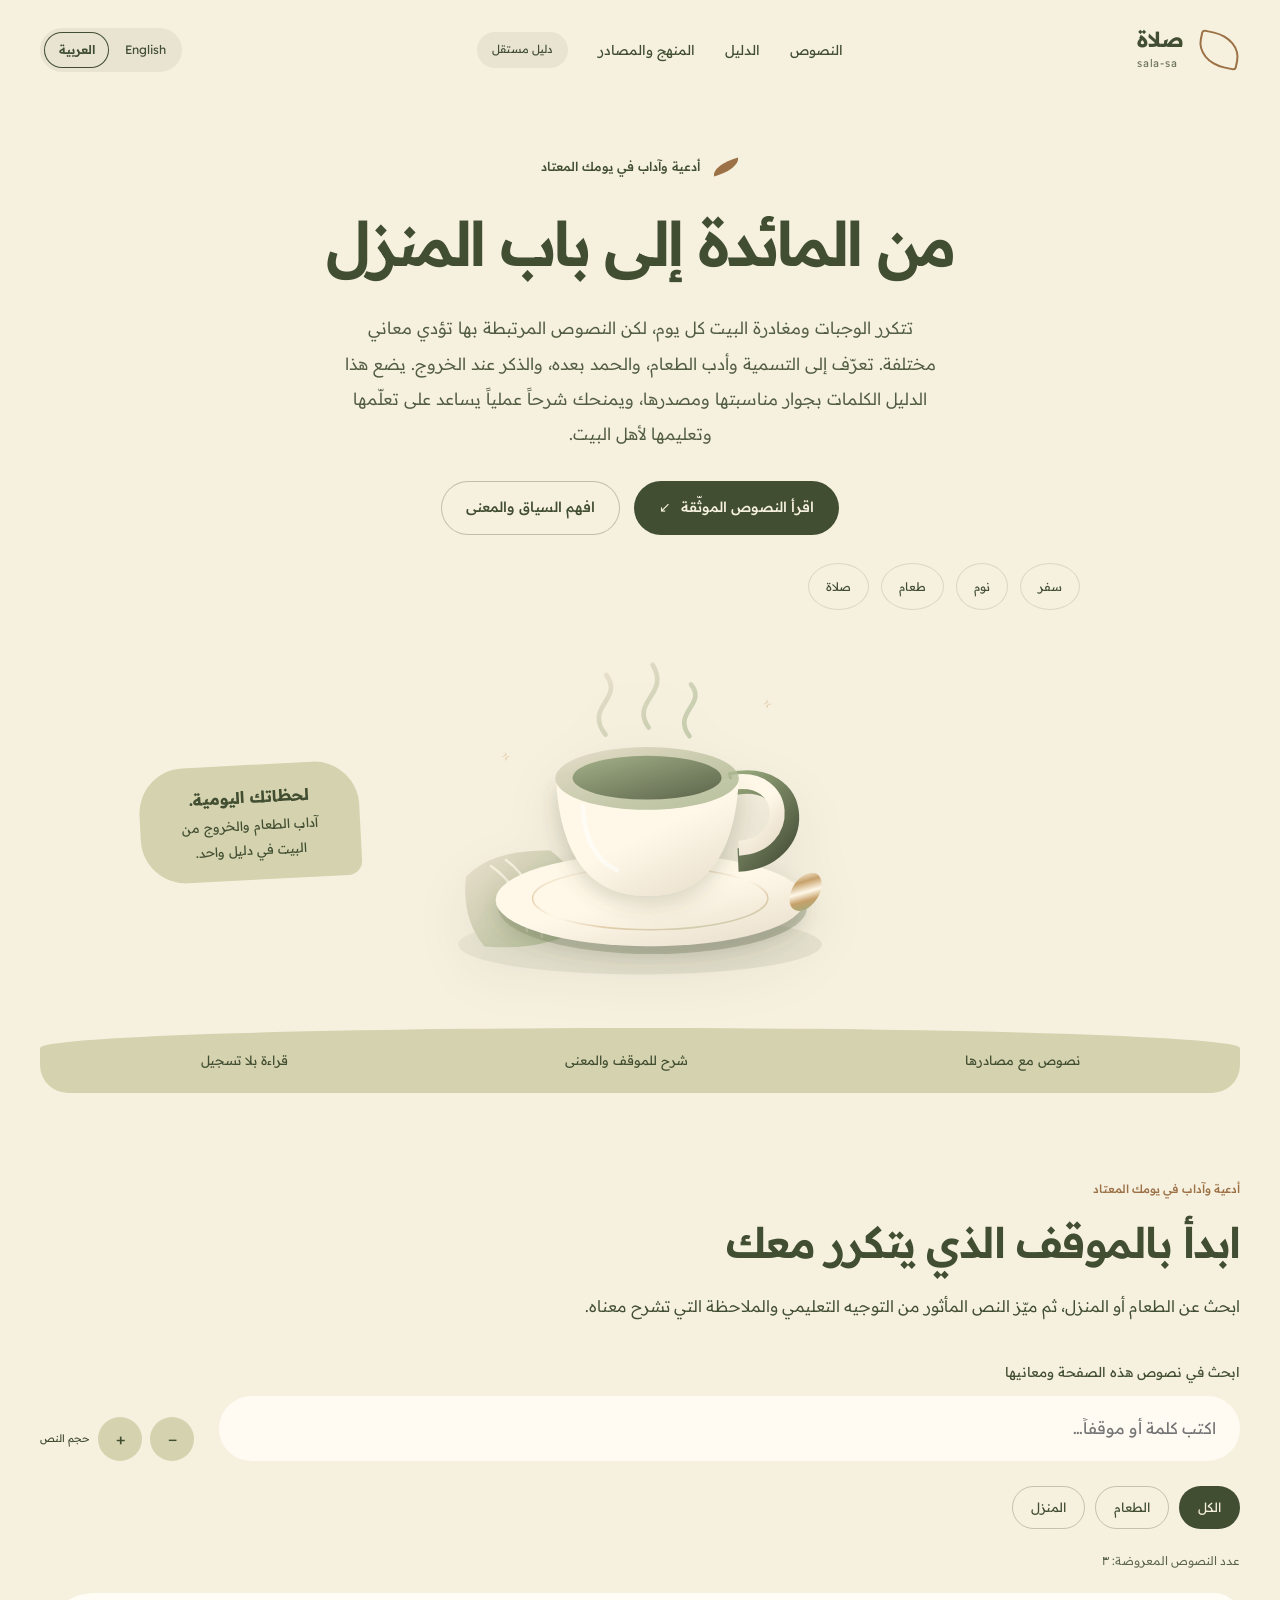
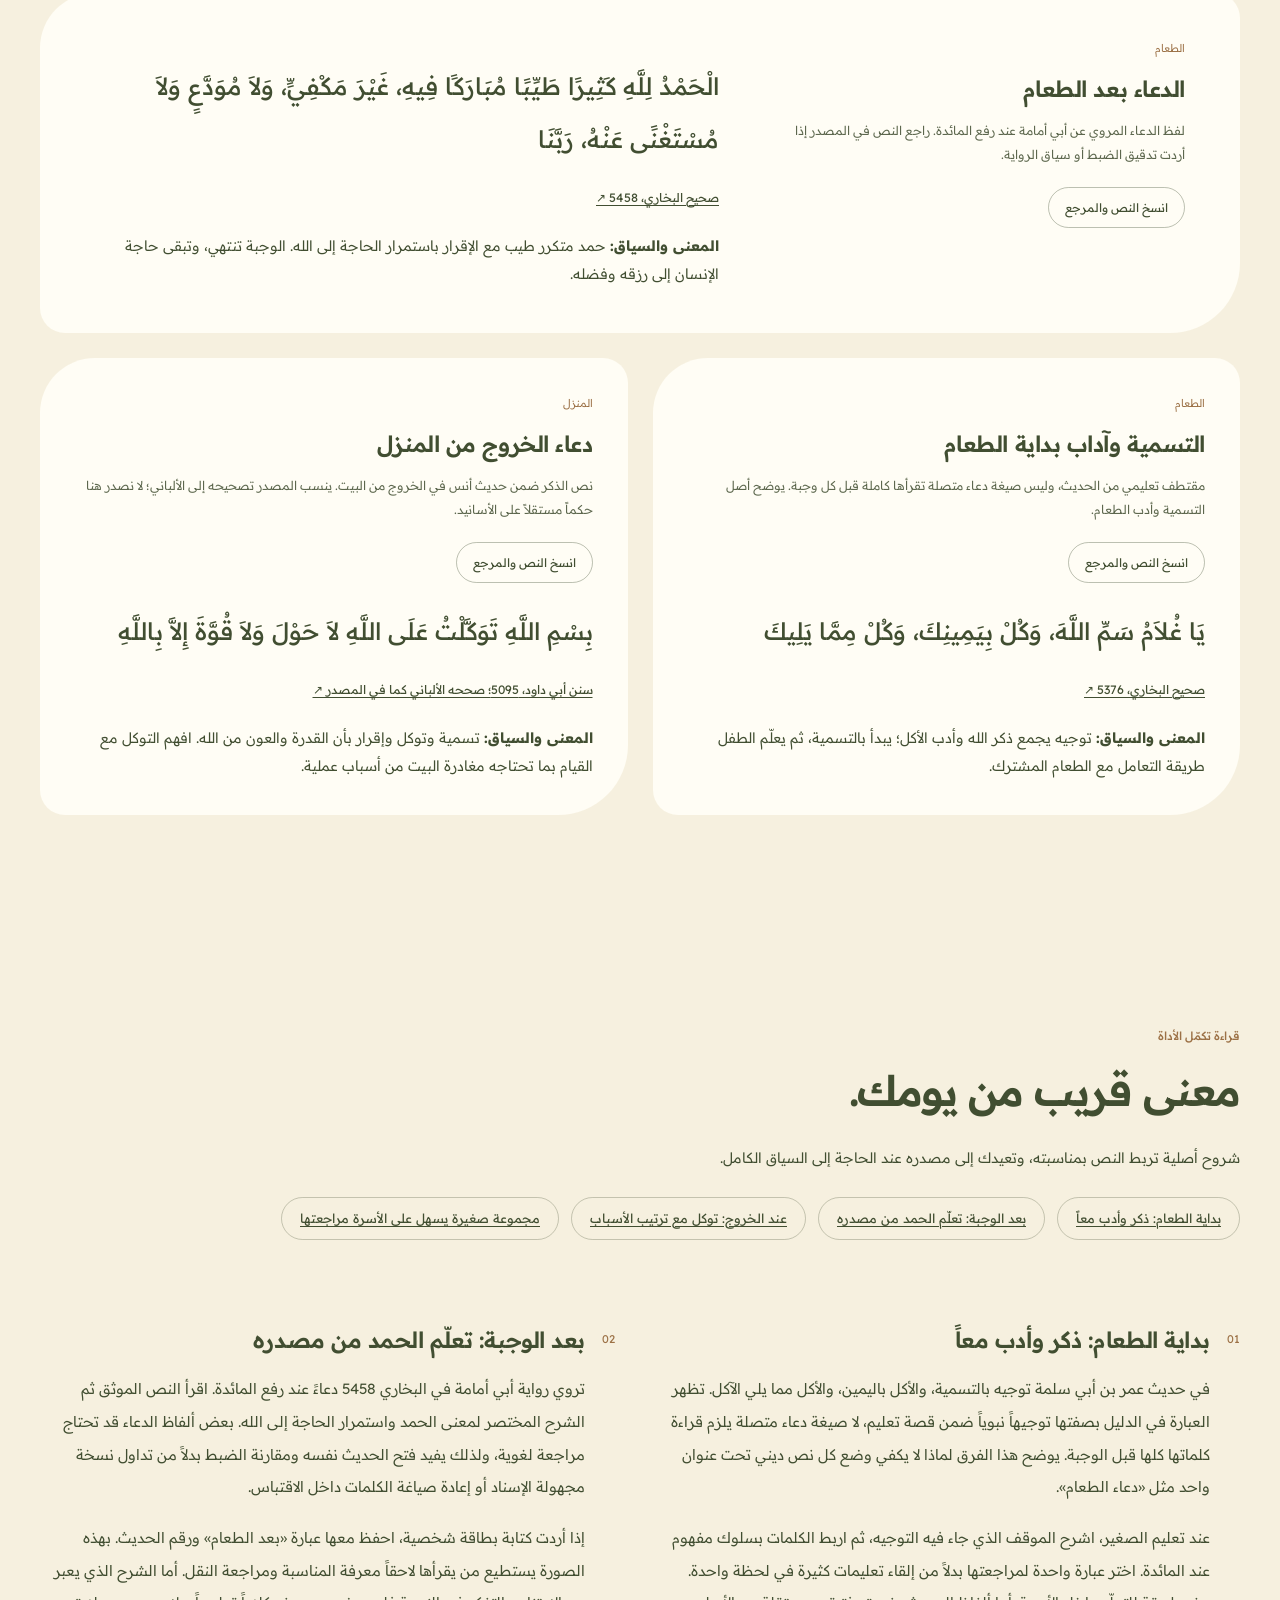
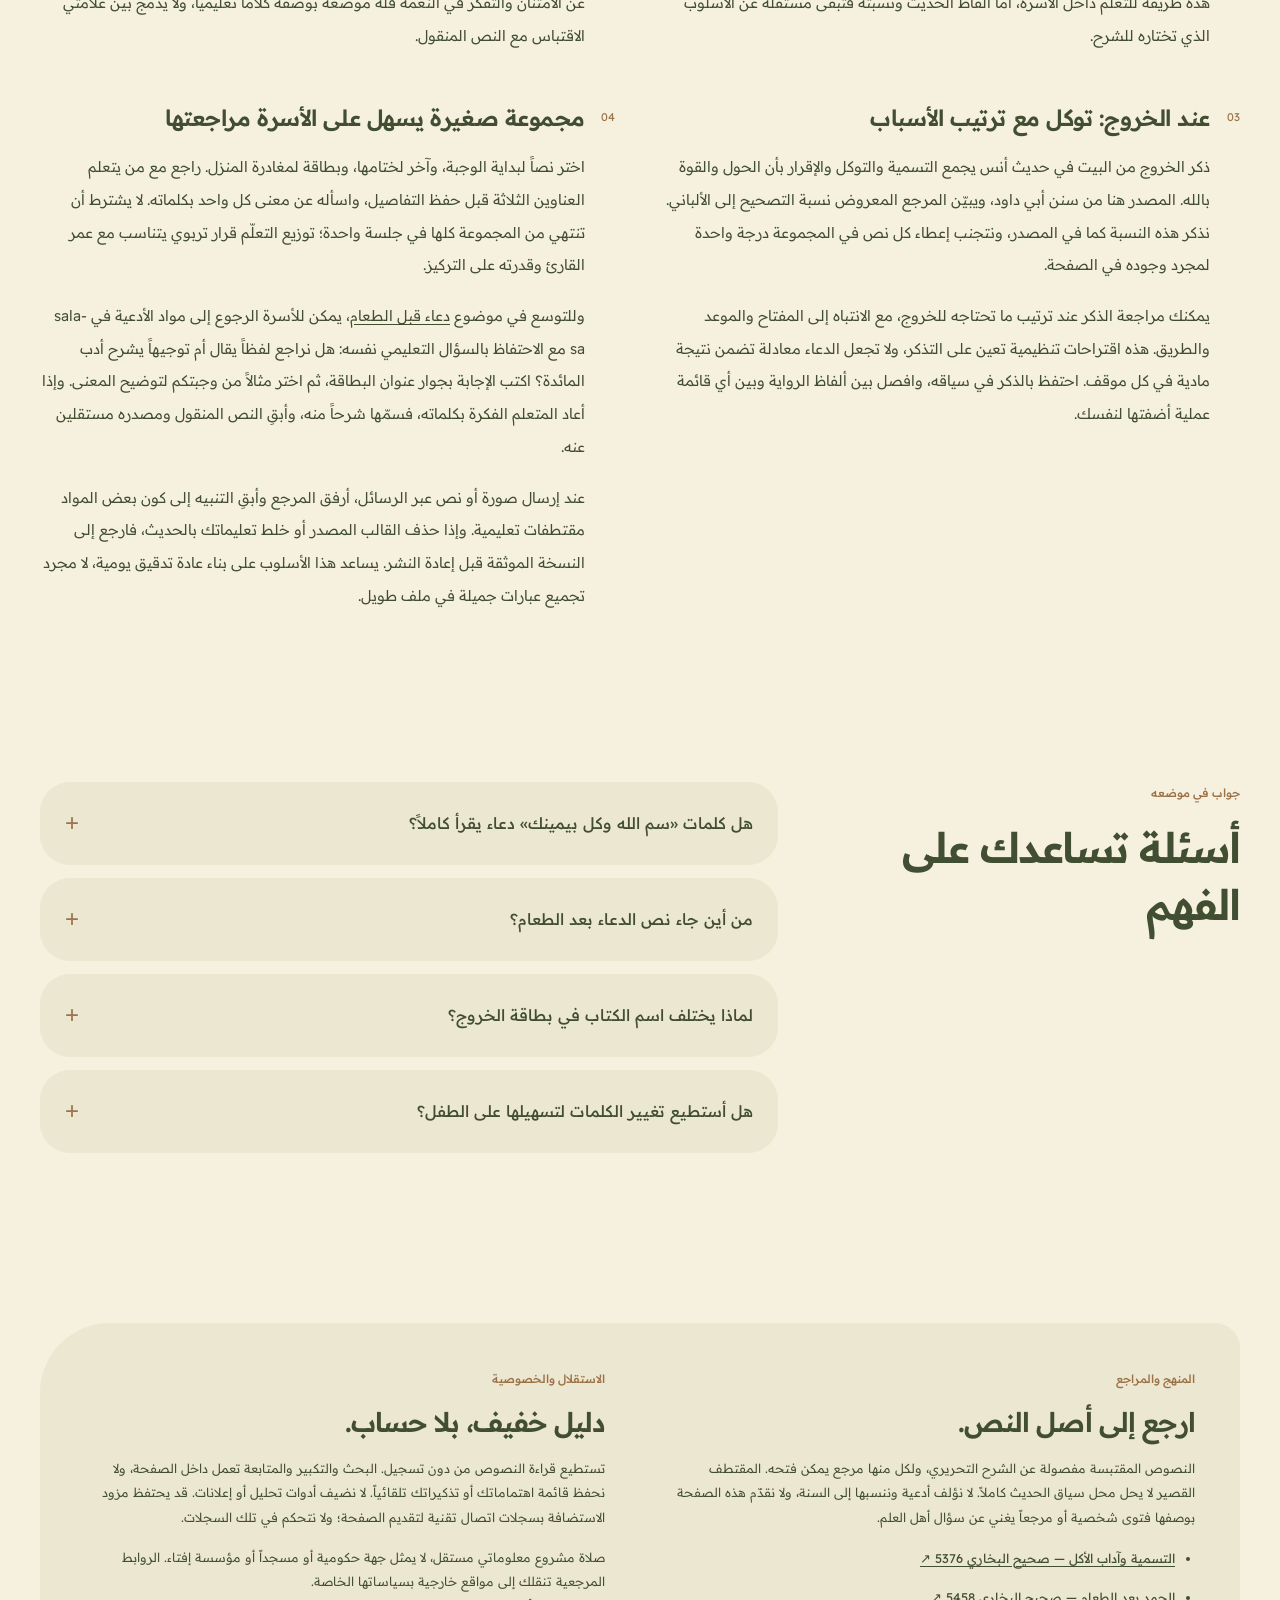
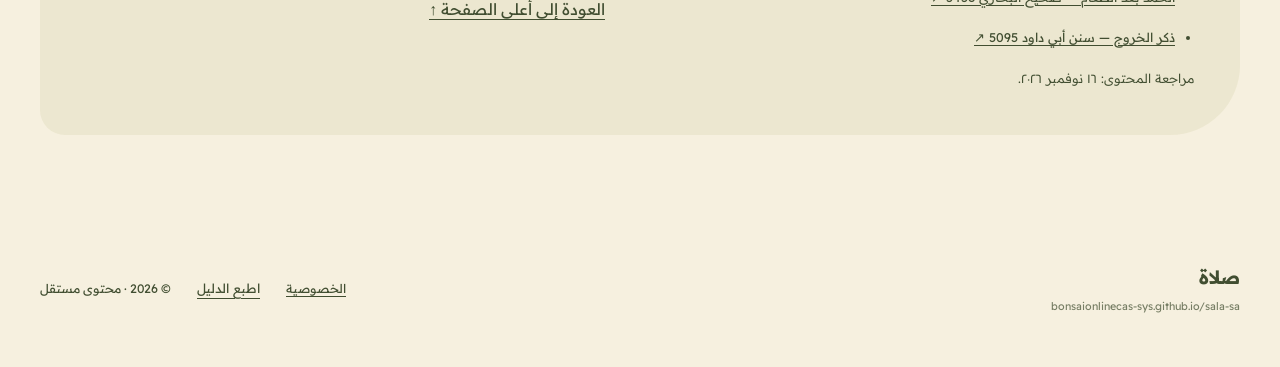
==== commit db3cf630: "Integrate unique main-project references in both guide languages" ====
--- a/index.html
+++ b/index.html
@@ -1,2 +1,2 @@
 <!doctype html>
-<html lang="ar" dir="rtl"><head><meta charset="utf-8"><meta name="viewport" content="width=device-width,initial-scale=1"><title>دعاء الطعام والخروج من المنزل: نصوص وآداب | sala-sa</title><meta name="description" content="تتكرر الوجبات ومغادرة البيت كل يوم، لكن النصوص المرتبطة بها تؤدي معاني مختلفة. تعرّف إلى التسمية وأدب الطعام، والحمد بعده، والذكر عند الخروج. يضع هذا الدليل الكلمات بجوار مناسبتها ومصدر"><meta name="robots" content="index,follow,max-image-preview:large"><link rel="canonical" href="https://bonsaionlinecas-sys.github.io/sala-sa/"><meta name="theme-color" content="#f6f0df"><meta property="og:type" content="website"><meta property="og:title" content="دعاء الطعام والخروج من المنزل: نصوص وآداب | sala-sa"><meta property="og:description" content="تتكرر الوجبات ومغادرة البيت كل يوم، لكن النصوص المرتبطة بها تؤدي معاني مختلفة. تعرّف إلى التسمية وأدب الطعام، والحمد بعده، والذكر عند الخروج. يضع هذا الدليل الكلمات بجوار مناسبتها ومصدر"><meta property="og:url" content="https://bonsaionlinecas-sys.github.io/sala-sa/"><meta property="og:locale" content="ar_SA"><meta name="twitter:card" content="summary"><link rel="icon" href="./assets/icon.svg" type="image/svg+xml"><link rel="preload" href="./assets/readex-pro.ttf" as="font" type="font/ttf" crossorigin=""><link rel="stylesheet" href="./assets/style.css"><script type="application/ld+json">{"@context":"https://schema.org","@graph":[{"@type":"WebSite","@id":"https://bonsaionlinecas-sys.github.io/sala-sa/#website","url":"https://bonsaionlinecas-sys.github.io/sala-sa/","name":"صلاة","inLanguage":"ar"},{"@type":"WebPage","@id":"https://bonsaionlinecas-sys.github.io/sala-sa/#webpage","url":"https://bonsaionlinecas-sys.github.io/sala-sa/","name":"دعاء الطعام والخروج من المنزل: نصوص وآداب | sala-sa","description":"تتكرر الوجبات ومغادرة البيت كل يوم، لكن النصوص المرتبطة بها تؤدي معاني مختلفة. تعرّف إلى التسمية وأدب الطعام، والحمد بعده، والذكر عند الخروج. يضع هذا الدليل الكلمات بجوار مناسبتها ومصدر","inLanguage":"ar","dateModified":"2026-11-16","isPartOf":{"@id":"https://bonsaionlinecas-sys.github.io/sala-sa/#website"},"hasPart":[{"@type":"CreativeWork","name":"بداية الطعام: ذكر وأدب معاً","url":"https://bonsaionlinecas-sys.github.io/sala-sa/#guide-0","inLanguage":"ar"},{"@type":"CreativeWork","name":"بعد الوجبة: تعلّم الحمد من مصدره","url":"https://bonsaionlinecas-sys.github.io/sala-sa/#guide-1","inLanguage":"ar"},{"@type":"CreativeWork","name":"عند الخروج: توكل مع ترتيب الأسباب","url":"https://bonsaionlinecas-sys.github.io/sala-sa/#guide-2","inLanguage":"ar"},{"@type":"CreativeWork","name":"مجموعة صغيرة يسهل على الأسرة مراجعتها","url":"https://bonsaionlinecas-sys.github.io/sala-sa/#guide-3","inLanguage":"ar"}]}]}</script><script type="module" src="./assets/app.mjs"></script><link href="https://bonsaionlinecas-sys.github.io/sala-sa/" hreflang="ar" rel="alternate"><link href="https://bonsaionlinecas-sys.github.io/sala-sa/en/" hreflang="en" rel="alternate"><link href="https://bonsaionlinecas-sys.github.io/sala-sa/" hreflang="x-default" rel="alternate"><link href="./assets/languages.css" data-language-styles="" rel="stylesheet"></head><body class="sala design-2" data-focus="home-and-food"><a href="#main" class="skip">انتقل إلى المحتوى</a><header class="site-header wrap"><a class="brand" href="#main" aria-label="صلاة، الرئيسية"><span class="brand-mark" aria-hidden="true"></span><span><strong>صلاة</strong><small>sala-sa</small></span></a><nav class="site-nav" aria-label="التنقل الرئيسي"><a href="#tool">النصوص</a><a href="#guide">الدليل</a><a class="nav-method" href="#sources">المنهج والمصادر</a><span class="nav-tip">دليل مستقل</span></nav><nav class="language-switch" aria-label="تغيير اللغة"><a href="https://bonsaionlinecas-sys.github.io/sala-sa/" lang="ar" hreflang="ar" dir="rtl" aria-current="page">العربية</a><a href="https://bonsaionlinecas-sys.github.io/sala-sa/en/" lang="en" hreflang="en">English</a></nav></header><main id="main"><section class="hero wrap" aria-label="دليل النصوص والمواقف" data-composition="daily-rituals"><div class="hero-copy"><p class="eyebrow">أدعية وآداب في يومك المعتاد</p><h1>من المائدة إلى باب المنزل</h1><p class="hero-intro">تتكرر الوجبات ومغادرة البيت كل يوم، لكن النصوص المرتبطة بها تؤدي معاني مختلفة. تعرّف إلى التسمية وأدب الطعام، والحمد بعده، والذكر عند الخروج. يضع هذا الدليل الكلمات بجوار مناسبتها ومصدرها، ويمنحك شرحاً عملياً يساعد على تعلّمها وتعليمها لأهل البيت.</p><div class="hero-actions"><a class="btn" href="#tool">اقرأ النصوص الموثّقة <span aria-hidden="true">↙</span></a><a class="btn btn-quiet" href="#guide">افهم السياق والمعنى</a></div><div class="hero-index"><span>سفر</span><span>نوم</span><span>طعام</span><span>صلاة</span></div></div><div class="hero-art"><img src="./assets/hero.svg" alt="" width="640" height="560" fetchpriority="high"><p class="art-label">النص · المعنى · المصدر</p><aside class="hero-detail"><strong>لحظاتك اليومية.</strong>آداب الطعام والخروج من البيت في دليل واحد.</aside></div></section><div class="top-ribbon wrap" aria-label="عن الدليل"><span>نصوص مع مصادرها</span><span>شرح للموقف والمعنى</span><span>قراءة بلا تسجيل</span></div><section id="tool" class="section wrap"><div class="section-head"><span class="section-kicker">أدعية وآداب في يومك المعتاد</span><h2>ابدأ بالموقف الذي يتكرر معك</h2><p>ابحث عن الطعام أو المنزل، ثم ميّز النص المأثور من التوجيه التعليمي والملاحظة التي تشرح معناه.</p></div><div class="library-tools"><div class="search-field"><label for="library-search">ابحث في نصوص هذه الصفحة ومعانيها</label><input type="search" disabled id="library-search" placeholder="اكتب كلمة أو موقفاً…" autocomplete="off"></div><div class="reading-actions" aria-label="حجم النص المقتبس"><button disabled type="button" data-font-size="-0.1" aria-label="تصغير النص">−</button><button disabled type="button" data-font-size="0.1" aria-label="تكبير النص">+</button><span id="reading-status" role="status">حجم النص</span></div></div><div class="filters" role="group" aria-label="تصفية المواقف"><button disabled type="button" class="chip" data-situation-filter="all" aria-pressed="true">الكل</button><button disabled type="button" class="chip" data-situation-filter="food" aria-pressed="false">الطعام</button><button disabled type="button" class="chip" data-situation-filter="home" aria-pressed="false">المنزل</button></div><p class="search-status" id="search-status" role="status">عدد النصوص المعروضة: 3</p><div class="library-list"><article class="library-entry featured" id="entry-meal-thanks" data-entry="meal-thanks" data-situation="food"><div><p class="entry-kicker">الطعام</p><h3>الدعاء بعد الطعام</h3><p class="entry-usage">لفظ الدعاء المروي عن أبي أمامة عند رفع المائدة. راجع النص في المصدر إذا أردت تدقيق الضبط أو سياق الرواية.</p><button disabled type="button" class="entry-copy" data-copy="citation-meal-thanks">انسخ النص والمرجع</button></div><div><div id="citation-meal-thanks"><p class="citation-text">الْحَمْدُ لِلَّهِ كَثِيرًا طَيِّبًا مُبَارَكًا فِيهِ، غَيْرَ مَكْفِيٍّ، وَلاَ مُوَدَّعٍ وَلاَ مُسْتَغْنًى عَنْهُ، رَبَّنَا</p><a class="source-label" href="https://sunnah.com/bukhari:5458" target="_blank" rel="noopener noreferrer">صحيح البخاري، 5458 ↗</a></div><p class="entry-meaning"><strong>المعنى والسياق:</strong> حمد متكرر طيب مع الإقرار باستمرار الحاجة إلى الله. الوجبة تنتهي، وتبقى حاجة الإنسان إلى رزقه وفضله.</p></div></article><article class="library-entry" id="entry-food-manners" data-entry="food-manners" data-situation="food"><div><p class="entry-kicker">الطعام</p><h3>التسمية وآداب بداية الطعام</h3><p class="entry-usage">مقتطف تعليمي من الحديث، وليس صيغة دعاء متصلة تقرأها كاملة قبل كل وجبة. يوضح أصل التسمية وأدب الطعام.</p><button disabled type="button" class="entry-copy" data-copy="citation-food-manners">انسخ النص والمرجع</button></div><div><div id="citation-food-manners"><p class="citation-text">يَا غُلاَمُ سَمِّ اللَّهَ، وَكُلْ بِيَمِينِكَ، وَكُلْ مِمَّا يَلِيكَ</p><a class="source-label" href="https://sunnah.com/bukhari:5376" target="_blank" rel="noopener noreferrer">صحيح البخاري، 5376 ↗</a></div><p class="entry-meaning"><strong>المعنى والسياق:</strong> توجيه يجمع ذكر الله وأدب الأكل؛ يبدأ بالتسمية، ثم يعلّم الطفل طريقة التعامل مع الطعام المشترك.</p></div></article><article class="library-entry" id="entry-home-exit" data-entry="home-exit" data-situation="home"><div><p class="entry-kicker">المنزل</p><h3>دعاء الخروج من المنزل</h3><p class="entry-usage">نص الذكر ضمن حديث أنس في الخروج من البيت. ينسب المصدر تصحيحه إلى الألباني؛ لا نصدر هنا حكماً مستقلاً على الأسانيد.</p><button disabled type="button" class="entry-copy" data-copy="citation-home-exit">انسخ النص والمرجع</button></div><div><div id="citation-home-exit"><p class="citation-text">بِسْمِ اللَّهِ تَوَكَّلْتُ عَلَى اللَّهِ لاَ حَوْلَ وَلاَ قُوَّةَ إِلاَّ بِاللَّهِ</p><a class="source-label" href="https://sunnah.com/abudawud:5095" target="_blank" rel="noopener noreferrer">سنن أبي داود، 5095؛ صححه الألباني كما في المصدر ↗</a></div><p class="entry-meaning"><strong>المعنى والسياق:</strong> تسمية وتوكل وإقرار بأن القدرة والعون من الله. افهم التوكل مع القيام بما تحتاجه مغادرة البيت من أسباب عملية.</p></div></article></div><p class="copy-status" id="copy-status" role="status"></p><noscript><p>النصوص والمصادر ظاهرة دون JavaScript. فعّله للبحث والتصفية ومساعد القراءة.</p></noscript></section><section id="guide" class="section wrap"><div class="guide-layout"><div class="guide-title"><span class="section-kicker">قراءة تكمّل الأداة</span><h2>معنى قريب من يومك.</h2><p>شروح أصلية تربط النص بمناسبته، وتعيدك إلى مصدره عند الحاجة إلى السياق الكامل.</p><div class="reading-strip"><a class="chip" href="#guide-0">بداية الطعام: ذكر وأدب معاً</a><a class="chip" href="#guide-1">بعد الوجبة: تعلّم الحمد من مصدره</a><a class="chip" href="#guide-2">عند الخروج: توكل مع ترتيب الأسباب</a><a class="chip" href="#guide-3">مجموعة صغيرة يسهل على الأسرة مراجعتها</a></div></div><div class="guide-list"><article class="guide-article" id="guide-0"><span class="article-number" aria-hidden="true">01</span><h3>بداية الطعام: ذكر وأدب معاً</h3><p>في حديث عمر بن أبي سلمة توجيه بالتسمية، والأكل باليمين، والأكل مما يلي الآكل. تظهر العبارة في الدليل بصفتها توجيهاً نبوياً ضمن قصة تعليم، لا صيغة دعاء متصلة يلزم قراءة كلماتها كلها قبل الوجبة. يوضح هذا الفرق لماذا لا يكفي وضع كل نص ديني تحت عنوان واحد مثل «دعاء الطعام».</p><p>عند تعليم الصغير، اشرح الموقف الذي جاء فيه التوجيه، ثم اربط الكلمات بسلوك مفهوم عند المائدة. اختر عبارة واحدة لمراجعتها بدلاً من إلقاء تعليمات كثيرة في لحظة واحدة. هذه طريقة للتعلّم داخل الأسرة، أما ألفاظ الحديث ونسبته فتبقى مستقلة عن الأسلوب الذي تختاره للشرح.</p></article><article class="guide-article" id="guide-1"><span class="article-number" aria-hidden="true">02</span><h3>بعد الوجبة: تعلّم الحمد من مصدره</h3><p>تروي رواية أبي أمامة في البخاري 5458 دعاءً عند رفع المائدة. اقرأ النص الموثق ثم الشرح المختصر لمعنى الحمد واستمرار الحاجة إلى الله. بعض ألفاظ الدعاء قد تحتاج مراجعة لغوية، ولذلك يفيد فتح الحديث نفسه ومقارنة الضبط بدلاً من تداول نسخة مجهولة الإسناد أو إعادة صياغة الكلمات داخل الاقتباس.</p><p>إذا أردت كتابة بطاقة شخصية، احفظ معها عبارة «بعد الطعام» ورقم الحديث. بهذه الصورة يستطيع من يقرأها لاحقاً معرفة المناسبة ومراجعة النقل. أما الشرح الذي يعبر عن الامتنان والتفكر في النعمة فله موضعه بوصفه كلاماً تعليمياً، ولا يدمج بين علامتي الاقتباس مع النص المنقول.</p></article><article class="guide-article" id="guide-2"><span class="article-number" aria-hidden="true">03</span><h3>عند الخروج: توكل مع ترتيب الأسباب</h3><p>ذكر الخروج من البيت في حديث أنس يجمع التسمية والتوكل والإقرار بأن الحول والقوة بالله. المصدر هنا من سنن أبي داود، ويبيّن المرجع المعروض نسبة التصحيح إلى الألباني. نذكر هذه النسبة كما في المصدر، ونتجنب إعطاء كل نص في المجموعة درجة واحدة لمجرد وجوده في الصفحة.</p><p>يمكنك مراجعة الذكر عند ترتيب ما تحتاجه للخروج، مع الانتباه إلى المفتاح والموعد والطريق. هذه اقتراحات تنظيمية تعين على التذكر، ولا تجعل الدعاء معادلة تضمن نتيجة مادية في كل موقف. احتفظ بالذكر في سياقه، وافصل بين ألفاظ الرواية وبين أي قائمة عملية أضفتها لنفسك.</p></article><article class="guide-article" id="guide-3"><span class="article-number" aria-hidden="true">04</span><h3>مجموعة صغيرة يسهل على الأسرة مراجعتها</h3><p>اختر نصاً لبداية الوجبة، وآخر لختامها، وبطاقة لمغادرة المنزل. راجع مع من يتعلم العناوين الثلاثة قبل حفظ التفاصيل، واسأله عن معنى كل واحد بكلماته. لا يشترط أن تنتهي من المجموعة كلها في جلسة واحدة؛ توزيع التعلّم قرار تربوي يتناسب مع عمر القارئ وقدرته على التركيز.</p><p>عند إرسال صورة أو نص عبر الرسائل، أرفق المرجع وأبقِ التنبيه إلى كون بعض المواد مقتطفات تعليمية. وإذا حذف القالب المصدر أو خلط تعليماتك بالحديث، فارجع إلى النسخة الموثقة قبل إعادة النشر. يساعد هذا الأسلوب على بناء عادة تدقيق يومية، لا مجرد تجميع عبارات جميلة في ملف طويل.</p></article></div></div></section><section id="faq" class="section wrap"><div class="faq-layout"><div><span class="section-kicker">جواب في موضعه</span><h2>أسئلة تساعدك على الفهم</h2></div><div class="faq-list"><details><summary>هل كلمات «سم الله وكل بيمينك» دعاء يقرأ كاملاً؟</summary><p>هي توجيه تعليمي في حديث البخاري 5376. تبين أصل التسمية وآداب الأكل، ونميّزها في البطاقة عن نصوص الدعاء المنقولة.</p></details><details><summary>من أين جاء نص الدعاء بعد الطعام؟</summary><p>من رواية أبي أمامة في صحيح البخاري 5458، مع رابط مباشر إلى الحديث. انظر إلى رقم المصدر إذا أردت مقارنة نسخة أخرى.</p></details><details><summary>لماذا يختلف اسم الكتاب في بطاقة الخروج؟</summary><p>لأن مصدرها سنن أبي داود 5095، لا الصحيحان. تعرض البطاقة اسم الكتاب ونسبة حكم التصحيح كما يورده المرجع، دون تعميم حكم واحد على جميع المواد.</p></details><details><summary>هل أستطيع تغيير الكلمات لتسهيلها على الطفل؟</summary><p>اشرح المعنى بكلمات مناسبة له، واحتفظ بلفظ النص المنقول كما في مصدره. وضّح أن الشرح من كلامك حتى لا يحفظه على أنه جزء من الحديث.</p></details></div></div></section><section id="sources" class="section wrap"><div class="sources-layout"><div><span class="section-kicker">المنهج والمراجع</span><h2>ارجع إلى أصل النص.</h2><p>النصوص المقتبسة مفصولة عن الشرح التحريري، ولكل منها مرجع يمكن فتحه. المقتطف القصير لا يحل محل سياق الحديث كاملاً. لا نؤلف أدعية وننسبها إلى السنة، ولا نقدّم هذه الصفحة بوصفها فتوى شخصية أو مرجعاً يغني عن سؤال أهل العلم.</p><ul><li><a href="https://sunnah.com/bukhari:5376" target="_blank" rel="noopener noreferrer">التسمية وآداب الأكل — صحيح البخاري 5376 ↗</a></li><li><a href="https://sunnah.com/bukhari:5458" target="_blank" rel="noopener noreferrer">الحمد بعد الطعام — صحيح البخاري 5458 ↗</a></li><li><a href="https://sunnah.com/abudawud:5095" target="_blank" rel="noopener noreferrer">ذكر الخروج — سنن أبي داود 5095 ↗</a></li></ul><p>مراجعة المحتوى: ١٦ نوفمبر ٢٠٢٦.</p></div><div id="privacy"><span class="section-kicker">الاستقلال والخصوصية</span><h2>دليل خفيف، بلا حساب.</h2><p>تستطيع قراءة النصوص من دون تسجيل. البحث والتكبير والمتابعة تعمل داخل الصفحة، ولا نحفظ قائمة اهتماماتك أو تذكيراتك تلقائياً. لا نضيف أدوات تحليل أو إعلانات. قد يحتفظ مزود الاستضافة بسجلات اتصال تقنية لتقديم الصفحة؛ ولا نتحكم في تلك السجلات.</p><p>صلاة مشروع معلوماتي مستقل، لا يمثل جهة حكومية أو مسجداً أو مؤسسة إفتاء. الروابط المرجعية تنقلك إلى مواقع خارجية بسياساتها الخاصة.</p><a href="#main">العودة إلى أعلى الصفحة ↑</a></div></div></section></main><footer class="site-footer wrap"><div><strong>صلاة</strong><small>bonsaionlinecas-sys.github.io/sala-sa</small></div><div class="footer-actions"><a href="#privacy">الخصوصية</a><button disabled type="button" class="text-button" id="print-page">اطبع الدليل</button><span>© 2026 · محتوى مستقل</span></div></footer></body></html>+<html lang="ar" dir="rtl"><head><meta charset="utf-8"><meta name="viewport" content="width=device-width,initial-scale=1"><title>دعاء الطعام والخروج من المنزل: نصوص وآداب | sala-sa</title><meta name="description" content="تتكرر الوجبات ومغادرة البيت كل يوم، لكن النصوص المرتبطة بها تؤدي معاني مختلفة. تعرّف إلى التسمية وأدب الطعام، والحمد بعده، والذكر عند الخروج. يضع هذا الدليل الكلمات بجوار مناسبتها ومصدر"><meta name="robots" content="index,follow,max-image-preview:large"><link rel="canonical" href="https://bonsaionlinecas-sys.github.io/sala-sa/"><meta name="theme-color" content="#f6f0df"><meta property="og:type" content="website"><meta property="og:title" content="دعاء الطعام والخروج من المنزل: نصوص وآداب | sala-sa"><meta property="og:description" content="تتكرر الوجبات ومغادرة البيت كل يوم، لكن النصوص المرتبطة بها تؤدي معاني مختلفة. تعرّف إلى التسمية وأدب الطعام، والحمد بعده، والذكر عند الخروج. يضع هذا الدليل الكلمات بجوار مناسبتها ومصدر"><meta property="og:url" content="https://bonsaionlinecas-sys.github.io/sala-sa/"><meta property="og:locale" content="ar_SA"><meta name="twitter:card" content="summary"><link rel="icon" href="./assets/icon.svg" type="image/svg+xml"><link rel="preload" href="./assets/readex-pro.ttf" as="font" type="font/ttf" crossorigin=""><link rel="stylesheet" href="./assets/style.css"><script type="application/ld+json">{"@context":"https://schema.org","@graph":[{"@type":"WebSite","@id":"https://bonsaionlinecas-sys.github.io/sala-sa/#website","url":"https://bonsaionlinecas-sys.github.io/sala-sa/","name":"صلاة","inLanguage":"ar"},{"@type":"WebPage","@id":"https://bonsaionlinecas-sys.github.io/sala-sa/#webpage","url":"https://bonsaionlinecas-sys.github.io/sala-sa/","name":"دعاء الطعام والخروج من المنزل: نصوص وآداب | sala-sa","description":"تتكرر الوجبات ومغادرة البيت كل يوم، لكن النصوص المرتبطة بها تؤدي معاني مختلفة. تعرّف إلى التسمية وأدب الطعام، والحمد بعده، والذكر عند الخروج. يضع هذا الدليل الكلمات بجوار مناسبتها ومصدر","inLanguage":"ar","dateModified":"2026-11-16","isPartOf":{"@id":"https://bonsaionlinecas-sys.github.io/sala-sa/#website"},"hasPart":[{"@type":"CreativeWork","name":"بداية الطعام: ذكر وأدب معاً","url":"https://bonsaionlinecas-sys.github.io/sala-sa/#guide-0","inLanguage":"ar"},{"@type":"CreativeWork","name":"بعد الوجبة: تعلّم الحمد من مصدره","url":"https://bonsaionlinecas-sys.github.io/sala-sa/#guide-1","inLanguage":"ar"},{"@type":"CreativeWork","name":"عند الخروج: توكل مع ترتيب الأسباب","url":"https://bonsaionlinecas-sys.github.io/sala-sa/#guide-2","inLanguage":"ar"},{"@type":"CreativeWork","name":"مجموعة صغيرة يسهل على الأسرة مراجعتها","url":"https://bonsaionlinecas-sys.github.io/sala-sa/#guide-3","inLanguage":"ar"}]}]}</script><script type="module" src="./assets/app.mjs"></script><link href="https://bonsaionlinecas-sys.github.io/sala-sa/" hreflang="ar" rel="alternate"><link href="https://bonsaionlinecas-sys.github.io/sala-sa/en/" hreflang="en" rel="alternate"><link href="https://bonsaionlinecas-sys.github.io/sala-sa/" hreflang="x-default" rel="alternate"><link href="./assets/languages.css" data-language-styles="" rel="stylesheet"></head><body class="sala design-2" data-focus="home-and-food"><a href="#main" class="skip">انتقل إلى المحتوى</a><header class="site-header wrap"><a class="brand" href="#main" aria-label="صلاة، الرئيسية"><span class="brand-mark" aria-hidden="true"></span><span><strong>صلاة</strong><small>sala-sa</small></span></a><nav class="site-nav" aria-label="التنقل الرئيسي"><a href="#tool">النصوص</a><a href="#guide">الدليل</a><a class="nav-method" href="#sources">المنهج والمصادر</a><span class="nav-tip">دليل مستقل</span></nav><nav class="language-switch" aria-label="تغيير اللغة"><a href="https://bonsaionlinecas-sys.github.io/sala-sa/" lang="ar" hreflang="ar" dir="rtl" aria-current="page">العربية</a><a href="https://bonsaionlinecas-sys.github.io/sala-sa/en/" lang="en" hreflang="en">English</a></nav></header><main id="main"><section class="hero wrap" aria-label="دليل النصوص والمواقف" data-composition="daily-rituals"><div class="hero-copy"><p class="eyebrow">أدعية وآداب في يومك المعتاد</p><h1>من المائدة إلى باب المنزل</h1><p class="hero-intro">تتكرر الوجبات ومغادرة البيت كل يوم، لكن النصوص المرتبطة بها تؤدي معاني مختلفة. تعرّف إلى التسمية وأدب الطعام، والحمد بعده، والذكر عند الخروج. يضع هذا الدليل الكلمات بجوار مناسبتها ومصدرها، ويمنحك شرحاً عملياً يساعد على تعلّمها وتعليمها لأهل البيت.</p><div class="hero-actions"><a class="btn" href="#tool">اقرأ النصوص الموثّقة <span aria-hidden="true">↙</span></a><a class="btn btn-quiet" href="#guide">افهم السياق والمعنى</a></div><div class="hero-index"><span>سفر</span><span>نوم</span><span>طعام</span><span>صلاة</span></div></div><div class="hero-art"><img src="./assets/hero.svg" alt="" width="640" height="560" fetchpriority="high"><p class="art-label">النص · المعنى · المصدر</p><aside class="hero-detail"><strong>لحظاتك اليومية.</strong>آداب الطعام والخروج من البيت في دليل واحد.</aside></div></section><div class="top-ribbon wrap" aria-label="عن الدليل"><span>نصوص مع مصادرها</span><span>شرح للموقف والمعنى</span><span>قراءة بلا تسجيل</span></div><section id="tool" class="section wrap"><div class="section-head"><span class="section-kicker">أدعية وآداب في يومك المعتاد</span><h2>ابدأ بالموقف الذي يتكرر معك</h2><p>ابحث عن الطعام أو المنزل، ثم ميّز النص المأثور من التوجيه التعليمي والملاحظة التي تشرح معناه.</p></div><div class="library-tools"><div class="search-field"><label for="library-search">ابحث في نصوص هذه الصفحة ومعانيها</label><input type="search" disabled id="library-search" placeholder="اكتب كلمة أو موقفاً…" autocomplete="off"></div><div class="reading-actions" aria-label="حجم النص المقتبس"><button disabled type="button" data-font-size="-0.1" aria-label="تصغير النص">−</button><button disabled type="button" data-font-size="0.1" aria-label="تكبير النص">+</button><span id="reading-status" role="status">حجم النص</span></div></div><div class="filters" role="group" aria-label="تصفية المواقف"><button disabled type="button" class="chip" data-situation-filter="all" aria-pressed="true">الكل</button><button disabled type="button" class="chip" data-situation-filter="food" aria-pressed="false">الطعام</button><button disabled type="button" class="chip" data-situation-filter="home" aria-pressed="false">المنزل</button></div><p class="search-status" id="search-status" role="status">عدد النصوص المعروضة: 3</p><div class="library-list"><article class="library-entry featured" id="entry-meal-thanks" data-entry="meal-thanks" data-situation="food"><div><p class="entry-kicker">الطعام</p><h3>الدعاء بعد الطعام</h3><p class="entry-usage">لفظ الدعاء المروي عن أبي أمامة عند رفع المائدة. راجع النص في المصدر إذا أردت تدقيق الضبط أو سياق الرواية.</p><button disabled type="button" class="entry-copy" data-copy="citation-meal-thanks">انسخ النص والمرجع</button></div><div><div id="citation-meal-thanks"><p class="citation-text">الْحَمْدُ لِلَّهِ كَثِيرًا طَيِّبًا مُبَارَكًا فِيهِ، غَيْرَ مَكْفِيٍّ، وَلاَ مُوَدَّعٍ وَلاَ مُسْتَغْنًى عَنْهُ، رَبَّنَا</p><a class="source-label" href="https://sunnah.com/bukhari:5458" target="_blank" rel="noopener noreferrer">صحيح البخاري، 5458 ↗</a></div><p class="entry-meaning"><strong>المعنى والسياق:</strong> حمد متكرر طيب مع الإقرار باستمرار الحاجة إلى الله. الوجبة تنتهي، وتبقى حاجة الإنسان إلى رزقه وفضله.</p></div></article><article class="library-entry" id="entry-food-manners" data-entry="food-manners" data-situation="food"><div><p class="entry-kicker">الطعام</p><h3>التسمية وآداب بداية الطعام</h3><p class="entry-usage">مقتطف تعليمي من الحديث، وليس صيغة دعاء متصلة تقرأها كاملة قبل كل وجبة. يوضح أصل التسمية وأدب الطعام.</p><button disabled type="button" class="entry-copy" data-copy="citation-food-manners">انسخ النص والمرجع</button></div><div><div id="citation-food-manners"><p class="citation-text">يَا غُلاَمُ سَمِّ اللَّهَ، وَكُلْ بِيَمِينِكَ، وَكُلْ مِمَّا يَلِيكَ</p><a class="source-label" href="https://sunnah.com/bukhari:5376" target="_blank" rel="noopener noreferrer">صحيح البخاري، 5376 ↗</a></div><p class="entry-meaning"><strong>المعنى والسياق:</strong> توجيه يجمع ذكر الله وأدب الأكل؛ يبدأ بالتسمية، ثم يعلّم الطفل طريقة التعامل مع الطعام المشترك.</p></div></article><article class="library-entry" id="entry-home-exit" data-entry="home-exit" data-situation="home"><div><p class="entry-kicker">المنزل</p><h3>دعاء الخروج من المنزل</h3><p class="entry-usage">نص الذكر ضمن حديث أنس في الخروج من البيت. ينسب المصدر تصحيحه إلى الألباني؛ لا نصدر هنا حكماً مستقلاً على الأسانيد.</p><button disabled type="button" class="entry-copy" data-copy="citation-home-exit">انسخ النص والمرجع</button></div><div><div id="citation-home-exit"><p class="citation-text">بِسْمِ اللَّهِ تَوَكَّلْتُ عَلَى اللَّهِ لاَ حَوْلَ وَلاَ قُوَّةَ إِلاَّ بِاللَّهِ</p><a class="source-label" href="https://sunnah.com/abudawud:5095" target="_blank" rel="noopener noreferrer">سنن أبي داود، 5095؛ صححه الألباني كما في المصدر ↗</a></div><p class="entry-meaning"><strong>المعنى والسياق:</strong> تسمية وتوكل وإقرار بأن القدرة والعون من الله. افهم التوكل مع القيام بما تحتاجه مغادرة البيت من أسباب عملية.</p></div></article></div><p class="copy-status" id="copy-status" role="status"></p><noscript><p>النصوص والمصادر ظاهرة دون JavaScript. فعّله للبحث والتصفية ومساعد القراءة.</p></noscript></section><section id="guide" class="section wrap"><div class="guide-layout"><div class="guide-title"><span class="section-kicker">قراءة تكمّل الأداة</span><h2>معنى قريب من يومك.</h2><p>شروح أصلية تربط النص بمناسبته، وتعيدك إلى مصدره عند الحاجة إلى السياق الكامل.</p><div class="reading-strip"><a class="chip" href="#guide-0">بداية الطعام: ذكر وأدب معاً</a><a class="chip" href="#guide-1">بعد الوجبة: تعلّم الحمد من مصدره</a><a class="chip" href="#guide-2">عند الخروج: توكل مع ترتيب الأسباب</a><a class="chip" href="#guide-3">مجموعة صغيرة يسهل على الأسرة مراجعتها</a></div></div><div class="guide-list"><article class="guide-article" id="guide-0"><span class="article-number" aria-hidden="true">01</span><h3>بداية الطعام: ذكر وأدب معاً</h3><p>في حديث عمر بن أبي سلمة توجيه بالتسمية، والأكل باليمين، والأكل مما يلي الآكل. تظهر العبارة في الدليل بصفتها توجيهاً نبوياً ضمن قصة تعليم، لا صيغة دعاء متصلة يلزم قراءة كلماتها كلها قبل الوجبة. يوضح هذا الفرق لماذا لا يكفي وضع كل نص ديني تحت عنوان واحد مثل «دعاء الطعام».</p><p>عند تعليم الصغير، اشرح الموقف الذي جاء فيه التوجيه، ثم اربط الكلمات بسلوك مفهوم عند المائدة. اختر عبارة واحدة لمراجعتها بدلاً من إلقاء تعليمات كثيرة في لحظة واحدة. هذه طريقة للتعلّم داخل الأسرة، أما ألفاظ الحديث ونسبته فتبقى مستقلة عن الأسلوب الذي تختاره للشرح.</p></article><article class="guide-article" id="guide-1"><span class="article-number" aria-hidden="true">02</span><h3>بعد الوجبة: تعلّم الحمد من مصدره</h3><p>تروي رواية أبي أمامة في البخاري 5458 دعاءً عند رفع المائدة. اقرأ النص الموثق ثم الشرح المختصر لمعنى الحمد واستمرار الحاجة إلى الله. بعض ألفاظ الدعاء قد تحتاج مراجعة لغوية، ولذلك يفيد فتح الحديث نفسه ومقارنة الضبط بدلاً من تداول نسخة مجهولة الإسناد أو إعادة صياغة الكلمات داخل الاقتباس.</p><p>إذا أردت كتابة بطاقة شخصية، احفظ معها عبارة «بعد الطعام» ورقم الحديث. بهذه الصورة يستطيع من يقرأها لاحقاً معرفة المناسبة ومراجعة النقل. أما الشرح الذي يعبر عن الامتنان والتفكر في النعمة فله موضعه بوصفه كلاماً تعليمياً، ولا يدمج بين علامتي الاقتباس مع النص المنقول.</p></article><article class="guide-article" id="guide-2"><span class="article-number" aria-hidden="true">03</span><h3>عند الخروج: توكل مع ترتيب الأسباب</h3><p>ذكر الخروج من البيت في حديث أنس يجمع التسمية والتوكل والإقرار بأن الحول والقوة بالله. المصدر هنا من سنن أبي داود، ويبيّن المرجع المعروض نسبة التصحيح إلى الألباني. نذكر هذه النسبة كما في المصدر، ونتجنب إعطاء كل نص في المجموعة درجة واحدة لمجرد وجوده في الصفحة.</p><p>يمكنك مراجعة الذكر عند ترتيب ما تحتاجه للخروج، مع الانتباه إلى المفتاح والموعد والطريق. هذه اقتراحات تنظيمية تعين على التذكر، ولا تجعل الدعاء معادلة تضمن نتيجة مادية في كل موقف. احتفظ بالذكر في سياقه، وافصل بين ألفاظ الرواية وبين أي قائمة عملية أضفتها لنفسك.</p></article><article class="guide-article" id="guide-3"><span class="article-number" aria-hidden="true">04</span><h3>مجموعة صغيرة يسهل على الأسرة مراجعتها</h3><p>اختر نصاً لبداية الوجبة، وآخر لختامها، وبطاقة لمغادرة المنزل. راجع مع من يتعلم العناوين الثلاثة قبل حفظ التفاصيل، واسأله عن معنى كل واحد بكلماته. لا يشترط أن تنتهي من المجموعة كلها في جلسة واحدة؛ توزيع التعلّم قرار تربوي يتناسب مع عمر القارئ وقدرته على التركيز.</p><p data-project-reference="sala-sa">وللتوسع في موضوع <a style="text-decoration:underline;text-underline-offset:.2em" href="https://sala-sa.com/">دعاء قبل الطعام</a>، يمكن للأسرة الرجوع إلى مواد الأدعية في sala-sa مع الاحتفاظ بالسؤال التعليمي نفسه: هل نراجع لفظاً يقال أم توجيهاً يشرح أدب المائدة؟ اكتب الإجابة بجوار عنوان البطاقة، ثم اختر مثالاً من وجبتكم لتوضيح المعنى. وإذا أعاد المتعلم الفكرة بكلماته، فسمّها شرحاً منه، وأبقِ النص المنقول ومصدره مستقلين عنه.</p><p>عند إرسال صورة أو نص عبر الرسائل، أرفق المرجع وأبقِ التنبيه إلى كون بعض المواد مقتطفات تعليمية. وإذا حذف القالب المصدر أو خلط تعليماتك بالحديث، فارجع إلى النسخة الموثقة قبل إعادة النشر. يساعد هذا الأسلوب على بناء عادة تدقيق يومية، لا مجرد تجميع عبارات جميلة في ملف طويل.</p></article></div></div></section><section id="faq" class="section wrap"><div class="faq-layout"><div><span class="section-kicker">جواب في موضعه</span><h2>أسئلة تساعدك على الفهم</h2></div><div class="faq-list"><details><summary>هل كلمات «سم الله وكل بيمينك» دعاء يقرأ كاملاً؟</summary><p>هي توجيه تعليمي في حديث البخاري 5376. تبين أصل التسمية وآداب الأكل، ونميّزها في البطاقة عن نصوص الدعاء المنقولة.</p></details><details><summary>من أين جاء نص الدعاء بعد الطعام؟</summary><p>من رواية أبي أمامة في صحيح البخاري 5458، مع رابط مباشر إلى الحديث. انظر إلى رقم المصدر إذا أردت مقارنة نسخة أخرى.</p></details><details><summary>لماذا يختلف اسم الكتاب في بطاقة الخروج؟</summary><p>لأن مصدرها سنن أبي داود 5095، لا الصحيحان. تعرض البطاقة اسم الكتاب ونسبة حكم التصحيح كما يورده المرجع، دون تعميم حكم واحد على جميع المواد.</p></details><details><summary>هل أستطيع تغيير الكلمات لتسهيلها على الطفل؟</summary><p>اشرح المعنى بكلمات مناسبة له، واحتفظ بلفظ النص المنقول كما في مصدره. وضّح أن الشرح من كلامك حتى لا يحفظه على أنه جزء من الحديث.</p></details></div></div></section><section id="sources" class="section wrap"><div class="sources-layout"><div><span class="section-kicker">المنهج والمراجع</span><h2>ارجع إلى أصل النص.</h2><p>النصوص المقتبسة مفصولة عن الشرح التحريري، ولكل منها مرجع يمكن فتحه. المقتطف القصير لا يحل محل سياق الحديث كاملاً. لا نؤلف أدعية وننسبها إلى السنة، ولا نقدّم هذه الصفحة بوصفها فتوى شخصية أو مرجعاً يغني عن سؤال أهل العلم.</p><ul><li><a href="https://sunnah.com/bukhari:5376" target="_blank" rel="noopener noreferrer">التسمية وآداب الأكل — صحيح البخاري 5376 ↗</a></li><li><a href="https://sunnah.com/bukhari:5458" target="_blank" rel="noopener noreferrer">الحمد بعد الطعام — صحيح البخاري 5458 ↗</a></li><li><a href="https://sunnah.com/abudawud:5095" target="_blank" rel="noopener noreferrer">ذكر الخروج — سنن أبي داود 5095 ↗</a></li></ul><p>مراجعة المحتوى: ١٦ نوفمبر ٢٠٢٦.</p></div><div id="privacy"><span class="section-kicker">الاستقلال والخصوصية</span><h2>دليل خفيف، بلا حساب.</h2><p>تستطيع قراءة النصوص من دون تسجيل. البحث والتكبير والمتابعة تعمل داخل الصفحة، ولا نحفظ قائمة اهتماماتك أو تذكيراتك تلقائياً. لا نضيف أدوات تحليل أو إعلانات. قد يحتفظ مزود الاستضافة بسجلات اتصال تقنية لتقديم الصفحة؛ ولا نتحكم في تلك السجلات.</p><p>صلاة مشروع معلوماتي مستقل، لا يمثل جهة حكومية أو مسجداً أو مؤسسة إفتاء. الروابط المرجعية تنقلك إلى مواقع خارجية بسياساتها الخاصة.</p><a href="#main">العودة إلى أعلى الصفحة ↑</a></div></div></section></main><footer class="site-footer wrap"><div><strong>صلاة</strong><small>bonsaionlinecas-sys.github.io/sala-sa</small></div><div class="footer-actions"><a href="#privacy">الخصوصية</a><button disabled type="button" class="text-button" id="print-page">اطبع الدليل</button><span>© 2026 · محتوى مستقل</span></div></footer></body></html>
